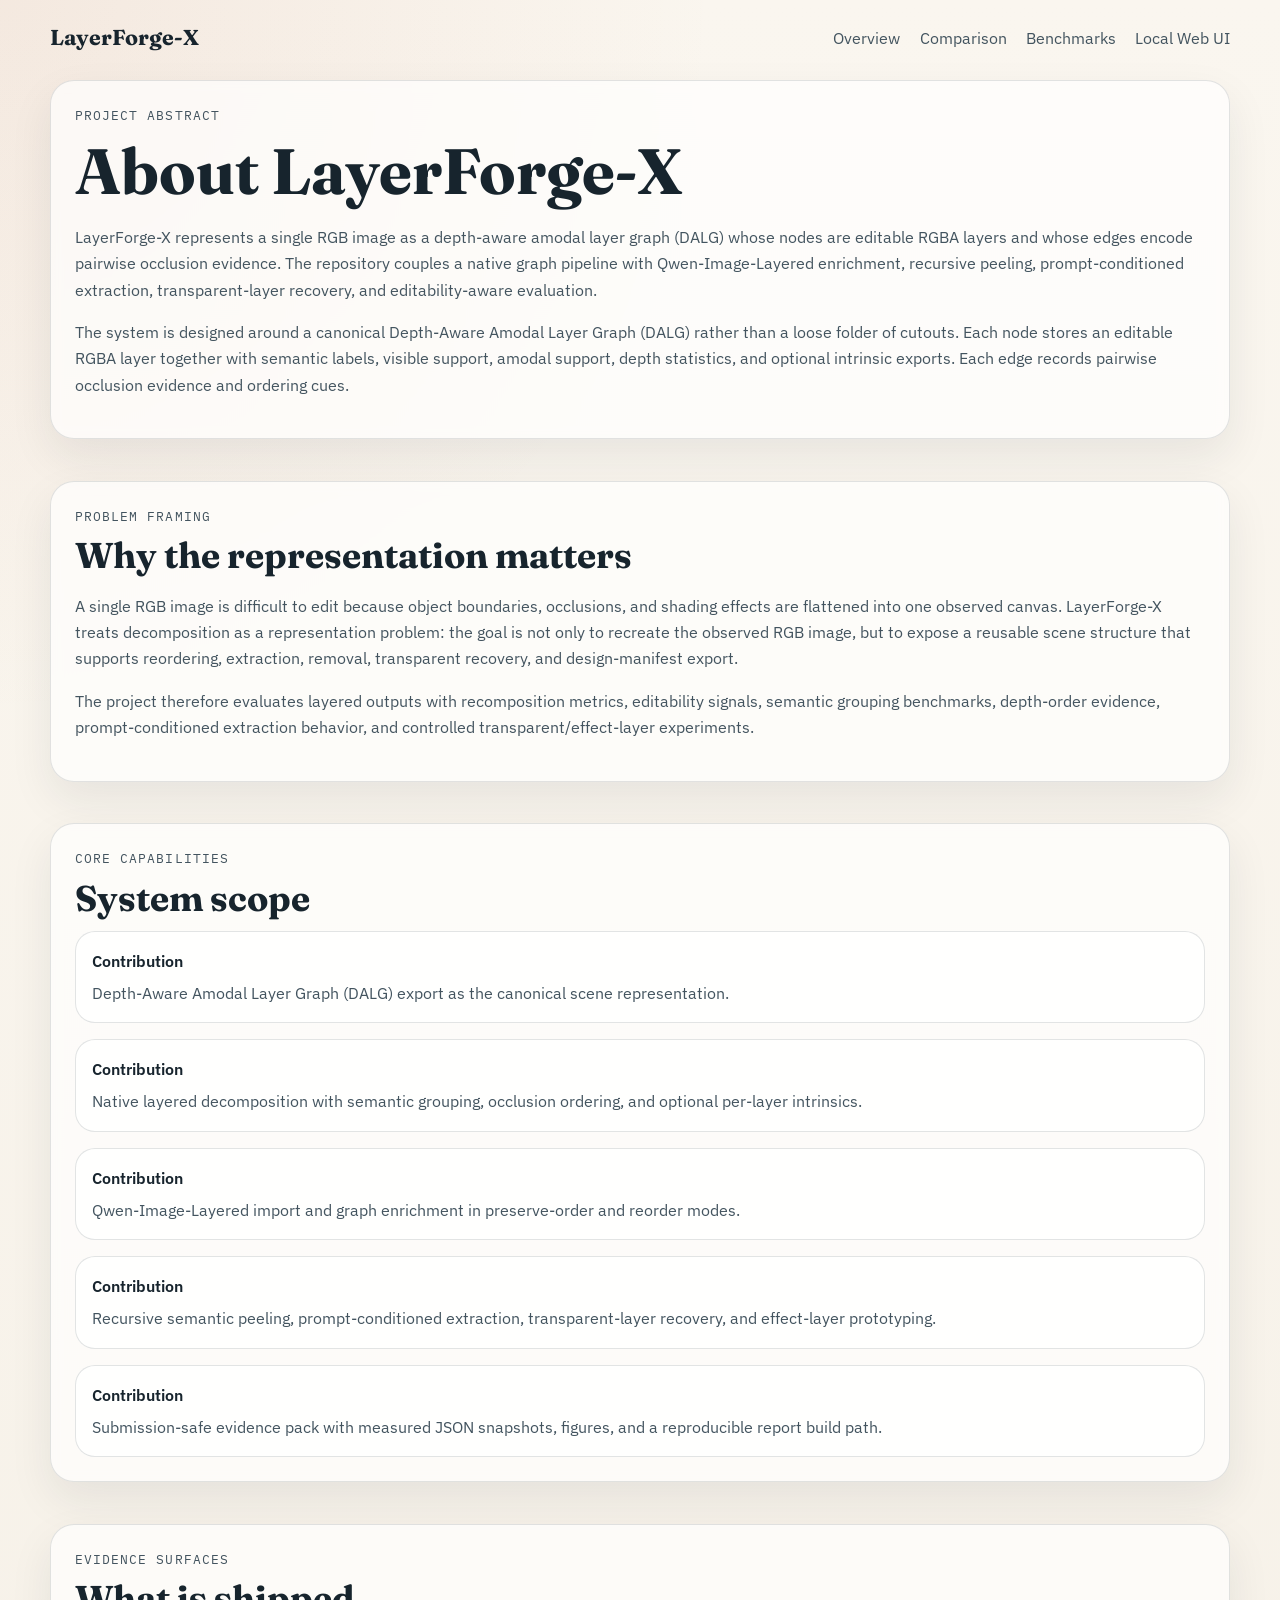
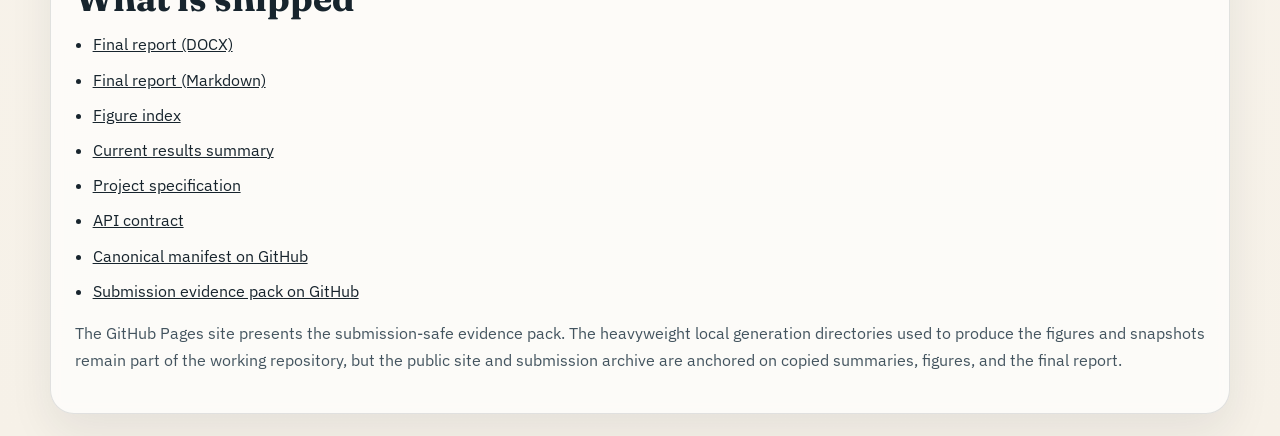
==== docs/about.html @ a0a22b6c "feat: add project site and pages workflow" ====
<!doctype html>
<html lang="en">
  <head>
    <meta charset="utf-8" />
    <meta name="viewport" content="width=device-width, initial-scale=1" />
    <title>About LayerForge-X</title>
    <meta
      name="description"
      content="About LayerForge-X, a depth-aware amodal layer graph system for layered image representations from a single RGB image."
    />
    <link rel="preconnect" href="https://fonts.googleapis.com" />
    <link rel="preconnect" href="https://fonts.gstatic.com" crossorigin />
    <link
      href="https://fonts.googleapis.com/css2?family=Fraunces:opsz,wght@9..144,600;9..144,700&family=IBM+Plex+Mono:wght@400;500&family=IBM+Plex+Sans:wght@400;500;600&display=swap"
      rel="stylesheet"
    />
    <link rel="stylesheet" href="assets/site.css" />
  </head>
  <body data-page="about">
    <header class="site-shell">
      <nav class="site-nav">
        <a class="brandmark" href="./">LayerForge-X</a>
        <div class="site-nav__links">
          <a href="index.html#overview">Overview</a>
          <a href="index.html#comparison">Comparison</a>
          <a href="index.html#benchmarks">Benchmarks</a>
          <a href="webui.html">Local Web UI</a>
        </div>
      </nav>
    </header>

    <main class="site-shell prose-layout">
      <section class="section-block prose-block">
        <p class="eyebrow">Project abstract</p>
        <h1>About LayerForge-X</h1>
        <p id="project-abstract">
          Loading project summary...
        </p>
        <p>
          The system is designed around a canonical Depth-Aware Amodal Layer Graph (DALG) rather than a loose folder of cutouts. Each node stores an editable RGBA layer together with semantic labels, visible support, amodal support, depth statistics, and optional intrinsic exports. Each edge records pairwise occlusion evidence and ordering cues.
        </p>
      </section>

      <section class="section-block prose-block">
        <p class="eyebrow">Problem framing</p>
        <h2>Why the representation matters</h2>
        <p>
          A single RGB image is difficult to edit because object boundaries, occlusions, and shading effects are flattened into one observed canvas. LayerForge-X treats decomposition as a representation problem: the goal is not only to recreate the observed RGB image, but to expose a reusable scene structure that supports reordering, extraction, removal, transparent recovery, and design-manifest export.
        </p>
        <p>
          The project therefore evaluates layered outputs with recomposition metrics, editability signals, semantic grouping benchmarks, depth-order evidence, prompt-conditioned extraction behavior, and controlled transparent/effect-layer experiments.
        </p>
      </section>

      <section class="section-block prose-block">
        <p class="eyebrow">Core capabilities</p>
        <h2>System scope</h2>
        <div class="bullet-grid" id="contributions"></div>
      </section>

      <section class="section-block prose-block">
        <p class="eyebrow">Evidence surfaces</p>
        <h2>What is shipped</h2>
        <ul class="formal-list" id="docs-links-list"></ul>
        <p>
          The GitHub Pages site presents the submission-safe evidence pack. The heavyweight local generation directories used to produce the figures and snapshots remain part of the working repository, but the public site and submission archive are anchored on copied summaries, figures, and the final report.
        </p>
      </section>
    </main>

    <script src="assets/site.js" defer></script>
  </body>
</html>
---- docs/assets/site.css ----
:root {
  --paper: #f6f1e8;
  --paper-strong: #efe7d7;
  --ink: #17242d;
  --ink-soft: #43545f;
  --accent: #ad4d28;
  --accent-soft: #f0d9c6;
  --teal: #0f6c66;
  --teal-soft: #d4ece7;
  --line: rgba(23, 36, 45, 0.12);
  --shadow: 0 18px 44px rgba(23, 36, 45, 0.08);
  --radius: 24px;
}

* {
  box-sizing: border-box;
}

html {
  scroll-behavior: smooth;
}

body {
  margin: 0;
  background:
    radial-gradient(circle at top left, rgba(173, 77, 40, 0.08), transparent 30%),
    linear-gradient(180deg, #faf6ef 0%, var(--paper) 100%);
  color: var(--ink);
  font-family: "IBM Plex Sans", sans-serif;
  line-height: 1.65;
}

a {
  color: inherit;
}

code {
  font-family: "IBM Plex Mono", monospace;
  font-size: 0.92em;
}

.site-shell {
  width: min(1180px, calc(100% - 2rem));
  margin: 0 auto;
}

.site-nav {
  display: flex;
  justify-content: space-between;
  align-items: center;
  gap: 1rem;
  padding: 1.25rem 0 0.5rem;
}

.brandmark {
  font-family: "Fraunces", serif;
  font-size: 1.35rem;
  font-weight: 700;
  text-decoration: none;
}

.site-nav__links {
  display: flex;
  flex-wrap: wrap;
  gap: 0.9rem 1.2rem;
}

.site-nav__links a {
  text-decoration: none;
  color: var(--ink-soft);
}

.hero-panel,
.section-block,
.prose-block {
  background: rgba(255, 255, 255, 0.68);
  border: 1px solid var(--line);
  border-radius: var(--radius);
  box-shadow: var(--shadow);
  backdrop-filter: blur(6px);
}

.hero-panel {
  display: grid;
  grid-template-columns: 1.4fr 0.9fr;
  gap: 1.5rem;
  padding: 2rem;
  margin: 1rem 0 1.6rem;
}

.hero-panel--compact {
  grid-template-columns: 1.5fr 0.8fr;
}

.eyebrow {
  margin: 0 0 0.5rem;
  color: var(--accent);
  font-family: "IBM Plex Mono", monospace;
  font-size: 0.82rem;
  text-transform: uppercase;
  letter-spacing: 0.08em;
}

h1,
h2,
h3 {
  margin: 0 0 0.75rem;
  font-family: "Fraunces", serif;
  line-height: 1.15;
}

h1 {
  font-size: clamp(2.3rem, 5vw, 4.1rem);
}

h2 {
  font-size: clamp(1.6rem, 2.8vw, 2.4rem);
}

.lede,
.section-copy,
.prose-block p,
.site-footer p {
  color: var(--ink-soft);
}

.cta-row {
  display: flex;
  flex-wrap: wrap;
  gap: 0.75rem;
  margin-top: 1.2rem;
}

.button-link,
.button-primary {
  display: inline-flex;
  align-items: center;
  justify-content: center;
  padding: 0.85rem 1.1rem;
  border-radius: 999px;
  text-decoration: none;
  font-weight: 600;
  border: 1px solid transparent;
}

.button-link,
.button-primary {
  background: var(--ink);
  color: #fff;
}

.button-link.button-link--secondary {
  background: transparent;
  color: var(--ink);
  border-color: var(--line);
}

.hero-panel__metrics,
.benchmark-grid,
.doc-link-grid,
.figure-grid,
.audience-grid,
.bullet-grid {
  display: grid;
  gap: 1rem;
}

.hero-panel__metrics,
.benchmark-grid,
.doc-link-grid,
.audience-grid {
  grid-template-columns: repeat(auto-fit, minmax(170px, 1fr));
}

.figure-grid {
  grid-template-columns: repeat(auto-fit, minmax(280px, 1fr));
}

.metric-card,
.benchmark-card,
.doc-card,
.audience-card,
.bullet-card,
.figure-card,
.status-card {
  background: rgba(255, 255, 255, 0.82);
  border: 1px solid var(--line);
  border-radius: 20px;
  padding: 1rem;
}

.metric-card__label,
.benchmark-card__label {
  color: var(--ink-soft);
  font-size: 0.9rem;
}

.metric-card__value,
.benchmark-card__value {
  display: block;
  margin-top: 0.35rem;
  font-family: "Fraunces", serif;
  font-size: 1.8rem;
  font-weight: 700;
}

.section-block,
.prose-block {
  padding: 1.5rem;
  margin-bottom: 1.4rem;
}

.comparison-table-wrap {
  overflow-x: auto;
}

.comparison-table {
  width: 100%;
  border-collapse: collapse;
  min-width: 760px;
}

.comparison-table th,
.comparison-table td {
  padding: 0.9rem 0.8rem;
  text-align: left;
  border-bottom: 1px solid var(--line);
  vertical-align: top;
}

.comparison-table th {
  color: var(--ink-soft);
  font-size: 0.84rem;
  text-transform: uppercase;
  letter-spacing: 0.05em;
}

.prose-layout {
  display: grid;
  gap: 1.2rem;
  margin-top: 1rem;
}

.formal-list {
  margin: 0;
  padding-left: 1.1rem;
}

.formal-list li + li {
  margin-top: 0.55rem;
}

.doc-card a,
.figure-card a {
  color: inherit;
  text-decoration: none;
}

.doc-card__title,
.figure-card__title,
.audience-card__title,
.bullet-card__title {
  font-weight: 600;
}

.doc-card__body,
.figure-card__body,
.audience-card__body,
.bullet-card__body {
  margin-top: 0.35rem;
  color: var(--ink-soft);
}

.figure-card img {
  width: 100%;
  border-radius: 14px;
  border: 1px solid var(--line);
  margin-bottom: 0.9rem;
  background: #fff;
}

.site-footer {
  padding-bottom: 2rem;
}

.webui-form {
  display: grid;
  gap: 1rem;
}

.form-grid {
  display: grid;
  grid-template-columns: repeat(auto-fit, minmax(220px, 1fr));
  gap: 0.9rem;
}

.form-grid label,
.checkbox-row {
  display: grid;
  gap: 0.35rem;
  color: var(--ink-soft);
}

.form-grid input,
.form-grid select {
  width: 100%;
  border: 1px solid var(--line);
  border-radius: 14px;
  padding: 0.85rem 0.95rem;
  background: rgba(255, 255, 255, 0.92);
  color: var(--ink);
  font: inherit;
}

.checkbox-row {
  grid-template-columns: auto 1fr;
  align-items: center;
}

.inline-note {
  color: var(--ink-soft);
}

.status-banner {
  margin-bottom: 1rem;
  border-radius: 18px;
  padding: 0.95rem 1rem;
  background: var(--teal-soft);
  color: var(--teal);
  border: 1px solid rgba(15, 108, 102, 0.18);
}

.status-banner.is-error {
  background: var(--accent-soft);
  color: var(--accent);
  border-color: rgba(173, 77, 40, 0.2);
}

.status-banner.is-pending {
  background: rgba(23, 36, 45, 0.08);
  color: var(--ink);
}

.result-link {
  word-break: break-word;
}

@media (max-width: 900px) {
  .hero-panel,
  .hero-panel--compact {
    grid-template-columns: 1fr;
  }
}

@media (max-width: 640px) {
  .site-shell {
    width: min(100% - 1rem, 1180px);
  }

  .site-nav {
    align-items: flex-start;
    flex-direction: column;
  }
}
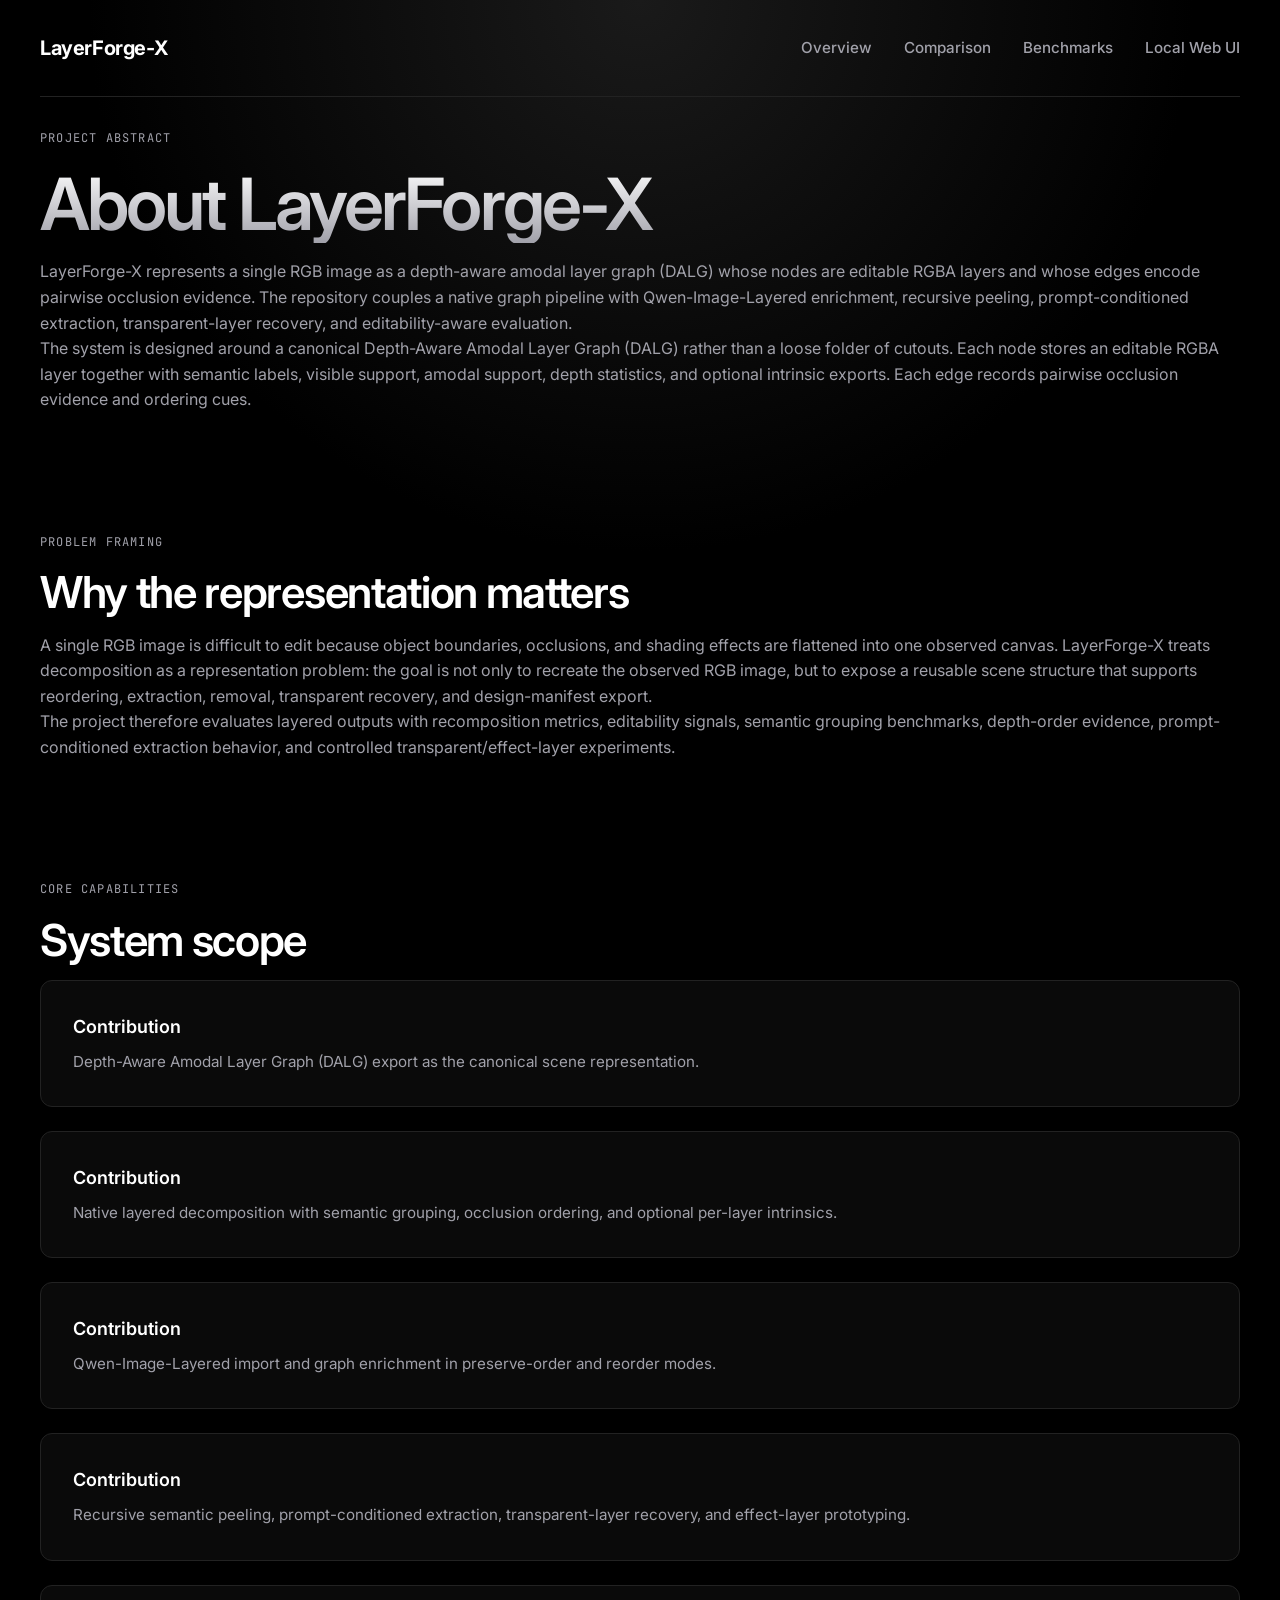
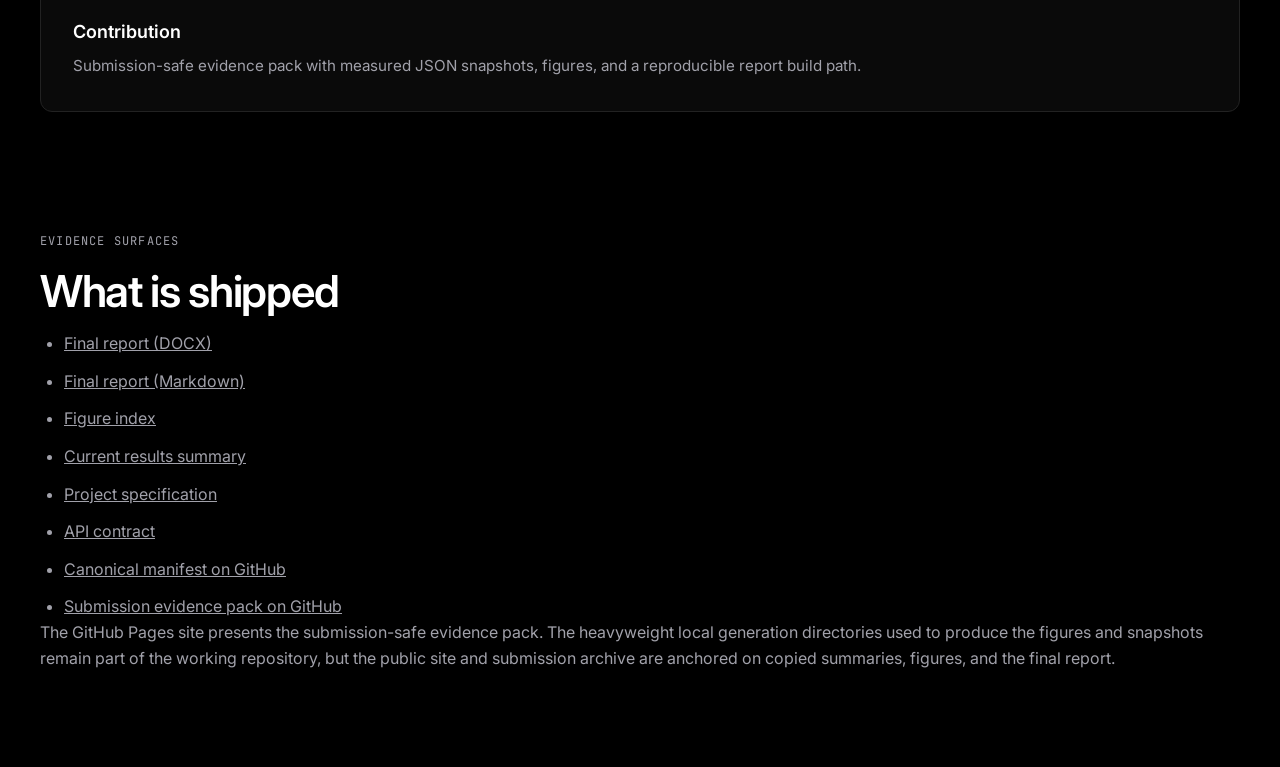
==== commit 28ee185d: "Revamp docs site styling and typography - Modernize docs site with a dark theme, new typography,   a" ====
--- a/docs/about.html
+++ b/docs/about.html
@@ -1,73 +1,90 @@
 <!doctype html>
 <html lang="en">
-  <head>
-    <meta charset="utf-8" />
-    <meta name="viewport" content="width=device-width, initial-scale=1" />
-    <title>About LayerForge-X</title>
-    <meta
-      name="description"
-      content="About LayerForge-X, a depth-aware amodal layer graph system for layered image representations from a single RGB image."
-    />
-    <link rel="preconnect" href="https://fonts.googleapis.com" />
-    <link rel="preconnect" href="https://fonts.gstatic.com" crossorigin />
-    <link
-      href="https://fonts.googleapis.com/css2?family=Fraunces:opsz,wght@9..144,600;9..144,700&family=IBM+Plex+Mono:wght@400;500&family=IBM+Plex+Sans:wght@400;500;600&display=swap"
-      rel="stylesheet"
-    />
-    <link rel="stylesheet" href="assets/site.css" />
-  </head>
-  <body data-page="about">
-    <header class="site-shell">
-      <nav class="site-nav">
-        <a class="brandmark" href="./">LayerForge-X</a>
-        <div class="site-nav__links">
-          <a href="index.html#overview">Overview</a>
-          <a href="index.html#comparison">Comparison</a>
-          <a href="index.html#benchmarks">Benchmarks</a>
-          <a href="webui.html">Local Web UI</a>
-        </div>
-      </nav>
-    </header>
+    <head>
+        <meta charset="utf-8" />
+        <meta name="viewport" content="width=device-width, initial-scale=1" />
+        <title>About LayerForge-X</title>
+        <meta
+            name="description"
+            content="About LayerForge-X, a depth-aware amodal layer graph system for layered image representations from a single RGB image."
+        />
+        <link rel="preconnect" href="https://fonts.googleapis.com" />
+        <link rel="preconnect" href="https://fonts.gstatic.com" crossorigin />
+        <link
+            href="https://fonts.googleapis.com/css2?family=Inter:wght@400;500;600;700&family=JetBrains+Mono:wght@400;500&display=swap"
+            rel="stylesheet"
+        />
+        <link rel="stylesheet" href="assets/site.css" />
+    </head>
+    <body data-page="about">
+        <header class="site-shell">
+            <nav class="site-nav">
+                <a class="brandmark" href="./">LayerForge-X</a>
+                <div class="site-nav__links">
+                    <a href="index.html#overview">Overview</a>
+                    <a href="index.html#comparison">Comparison</a>
+                    <a href="index.html#benchmarks">Benchmarks</a>
+                    <a href="webui.html">Local Web UI</a>
+                </div>
+            </nav>
+        </header>
 
-    <main class="site-shell prose-layout">
-      <section class="section-block prose-block">
-        <p class="eyebrow">Project abstract</p>
-        <h1>About LayerForge-X</h1>
-        <p id="project-abstract">
-          Loading project summary...
-        </p>
-        <p>
-          The system is designed around a canonical Depth-Aware Amodal Layer Graph (DALG) rather than a loose folder of cutouts. Each node stores an editable RGBA layer together with semantic labels, visible support, amodal support, depth statistics, and optional intrinsic exports. Each edge records pairwise occlusion evidence and ordering cues.
-        </p>
-      </section>
+        <main class="site-shell prose-layout">
+            <section class="section-block prose-block">
+                <p class="eyebrow">Project abstract</p>
+                <h1>About LayerForge-X</h1>
+                <p id="project-abstract">Loading project summary...</p>
+                <p>
+                    The system is designed around a canonical Depth-Aware Amodal
+                    Layer Graph (DALG) rather than a loose folder of cutouts.
+                    Each node stores an editable RGBA layer together with
+                    semantic labels, visible support, amodal support, depth
+                    statistics, and optional intrinsic exports. Each edge
+                    records pairwise occlusion evidence and ordering cues.
+                </p>
+            </section>
 
-      <section class="section-block prose-block">
-        <p class="eyebrow">Problem framing</p>
-        <h2>Why the representation matters</h2>
-        <p>
-          A single RGB image is difficult to edit because object boundaries, occlusions, and shading effects are flattened into one observed canvas. LayerForge-X treats decomposition as a representation problem: the goal is not only to recreate the observed RGB image, but to expose a reusable scene structure that supports reordering, extraction, removal, transparent recovery, and design-manifest export.
-        </p>
-        <p>
-          The project therefore evaluates layered outputs with recomposition metrics, editability signals, semantic grouping benchmarks, depth-order evidence, prompt-conditioned extraction behavior, and controlled transparent/effect-layer experiments.
-        </p>
-      </section>
+            <section class="section-block prose-block">
+                <p class="eyebrow">Problem framing</p>
+                <h2>Why the representation matters</h2>
+                <p>
+                    A single RGB image is difficult to edit because object
+                    boundaries, occlusions, and shading effects are flattened
+                    into one observed canvas. LayerForge-X treats decomposition
+                    as a representation problem: the goal is not only to
+                    recreate the observed RGB image, but to expose a reusable
+                    scene structure that supports reordering, extraction,
+                    removal, transparent recovery, and design-manifest export.
+                </p>
+                <p>
+                    The project therefore evaluates layered outputs with
+                    recomposition metrics, editability signals, semantic
+                    grouping benchmarks, depth-order evidence,
+                    prompt-conditioned extraction behavior, and controlled
+                    transparent/effect-layer experiments.
+                </p>
+            </section>
 
-      <section class="section-block prose-block">
-        <p class="eyebrow">Core capabilities</p>
-        <h2>System scope</h2>
-        <div class="bullet-grid" id="contributions"></div>
-      </section>
+            <section class="section-block prose-block">
+                <p class="eyebrow">Core capabilities</p>
+                <h2>System scope</h2>
+                <div class="bullet-grid" id="contributions"></div>
+            </section>
 
-      <section class="section-block prose-block">
-        <p class="eyebrow">Evidence surfaces</p>
-        <h2>What is shipped</h2>
-        <ul class="formal-list" id="docs-links-list"></ul>
-        <p>
-          The GitHub Pages site presents the submission-safe evidence pack. The heavyweight local generation directories used to produce the figures and snapshots remain part of the working repository, but the public site and submission archive are anchored on copied summaries, figures, and the final report.
-        </p>
-      </section>
-    </main>
+            <section class="section-block prose-block">
+                <p class="eyebrow">Evidence surfaces</p>
+                <h2>What is shipped</h2>
+                <ul class="formal-list" id="docs-links-list"></ul>
+                <p>
+                    The GitHub Pages site presents the submission-safe evidence
+                    pack. The heavyweight local generation directories used to
+                    produce the figures and snapshots remain part of the working
+                    repository, but the public site and submission archive are
+                    anchored on copied summaries, figures, and the final report.
+                </p>
+            </section>
+        </main>
 
-    <script src="assets/site.js" defer></script>
-  </body>
+        <script src="assets/site.js" defer></script>
+    </body>
 </html>
--- a/docs/assets/site.css
+++ b/docs/assets/site.css
@@ -1,179 +1,266 @@
+@import url("https://fonts.googleapis.com/css2?family=Inter:wght@400;500;600;700&family=JetBrains+Mono:wght@400;500&display=swap");
+
 :root {
-  --paper: #f6f1e8;
-  --paper-strong: #efe7d7;
-  --ink: #17242d;
-  --ink-soft: #43545f;
-  --accent: #ad4d28;
-  --accent-soft: #f0d9c6;
-  --teal: #0f6c66;
-  --teal-soft: #d4ece7;
-  --line: rgba(23, 36, 45, 0.12);
-  --shadow: 0 18px 44px rgba(23, 36, 45, 0.08);
-  --radius: 24px;
+    --bg-base: #000000;
+    --bg-surface: #0a0a0a;
+    --bg-surface-hover: #111111;
+    --border-color: #222222;
+    --border-hover: #333333;
+
+    --text-primary: #ffffff;
+    --text-secondary: #a1a1aa; /* Zinc 400 */
+    --text-muted: #71717a; /* Zinc 500 */
+
+    --accent: #e4e4e7; /* Light grey/white accent */
+    --accent-glow: rgba(255, 255, 255, 0.1);
+    --accent-blue: #3b82f6;
+    --accent-blue-soft: rgba(59, 130, 246, 0.15);
+
+    --error: #ef4444;
+    --error-soft: rgba(239, 68, 68, 0.15);
+    --success: #10b981;
+    --success-soft: rgba(16, 185, 129, 0.15);
+
+    --radius-sm: 8px;
+    --radius-md: 12px;
+    --radius-lg: 20px;
+    --radius-xl: 32px;
+
+    --shadow-sm: 0 4px 12px rgba(0, 0, 0, 0.5);
+    --shadow-hover: 0 12px 32px rgba(255, 255, 255, 0.04);
 }
 
 * {
-  box-sizing: border-box;
+    box-sizing: border-box;
+    margin: 0;
+    padding: 0;
 }
 
 html {
-  scroll-behavior: smooth;
+    scroll-behavior: smooth;
+    font-family:
+        "Inter",
+        -apple-system,
+        BlinkMacSystemFont,
+        "Segoe UI",
+        Roboto,
+        Helvetica,
+        Arial,
+        sans-serif;
+    background-color: var(--bg-base);
+    color: var(--text-primary);
+    line-height: 1.6;
+    -webkit-font-smoothing: antialiased;
+    -moz-osx-font-smoothing: grayscale;
 }
 
 body {
-  margin: 0;
-  background:
-    radial-gradient(circle at top left, rgba(173, 77, 40, 0.08), transparent 30%),
-    linear-gradient(180deg, #faf6ef 0%, var(--paper) 100%);
-  color: var(--ink);
-  font-family: "IBM Plex Sans", sans-serif;
-  line-height: 1.65;
+    background: radial-gradient(
+        circle at 50% 0%,
+        #1a1a1a 0%,
+        var(--bg-base) 50%,
+        var(--bg-base) 100%
+    );
+    background-attachment: fixed;
+    min-height: 100vh;
 }
 
 a {
-  color: inherit;
+    color: inherit;
+    transition: color 0.2s ease;
 }
 
 code {
-  font-family: "IBM Plex Mono", monospace;
-  font-size: 0.92em;
+    font-family: "JetBrains Mono", monospace;
+    font-size: 0.85em;
+    background: var(--bg-surface);
+    padding: 0.15em 0.35em;
+    border-radius: 4px;
+    border: 1px solid var(--border-color);
 }
 
 .site-shell {
-  width: min(1180px, calc(100% - 2rem));
-  margin: 0 auto;
-}
-
+    width: min(1200px, calc(100% - 3rem));
+    margin: 0 auto;
+}
+
+/* Header & Nav */
 .site-nav {
-  display: flex;
-  justify-content: space-between;
-  align-items: center;
-  gap: 1rem;
-  padding: 1.25rem 0 0.5rem;
+    display: flex;
+    justify-content: space-between;
+    align-items: center;
+    padding: 2rem 0;
+    margin-bottom: 2rem;
+    border-bottom: 1px solid var(--border-color);
 }
 
 .brandmark {
-  font-family: "Fraunces", serif;
-  font-size: 1.35rem;
-  font-weight: 700;
-  text-decoration: none;
+    font-weight: 700;
+    font-size: 1.25rem;
+    text-decoration: none;
+    letter-spacing: -0.02em;
+    color: var(--text-primary);
 }
 
 .site-nav__links {
-  display: flex;
-  flex-wrap: wrap;
-  gap: 0.9rem 1.2rem;
+    display: flex;
+    gap: 2rem;
 }
 
 .site-nav__links a {
-  text-decoration: none;
-  color: var(--ink-soft);
-}
-
-.hero-panel,
-.section-block,
-.prose-block {
-  background: rgba(255, 255, 255, 0.68);
-  border: 1px solid var(--line);
-  border-radius: var(--radius);
-  box-shadow: var(--shadow);
-  backdrop-filter: blur(6px);
-}
-
-.hero-panel {
-  display: grid;
-  grid-template-columns: 1.4fr 0.9fr;
-  gap: 1.5rem;
-  padding: 2rem;
-  margin: 1rem 0 1.6rem;
-}
-
-.hero-panel--compact {
-  grid-template-columns: 1.5fr 0.8fr;
-}
-
+    text-decoration: none;
+    color: var(--text-secondary);
+    font-size: 0.95rem;
+    font-weight: 500;
+}
+
+.site-nav__links a:hover {
+    color: var(--text-primary);
+}
+
+/* Typography */
 .eyebrow {
-  margin: 0 0 0.5rem;
-  color: var(--accent);
-  font-family: "IBM Plex Mono", monospace;
-  font-size: 0.82rem;
-  text-transform: uppercase;
-  letter-spacing: 0.08em;
+    color: var(--text-muted);
+    font-family: "JetBrains Mono", monospace;
+    font-size: 0.75rem;
+    text-transform: uppercase;
+    letter-spacing: 0.1em;
+    margin-bottom: 1rem;
+    display: block;
 }
 
 h1,
 h2,
 h3 {
-  margin: 0 0 0.75rem;
-  font-family: "Fraunces", serif;
-  line-height: 1.15;
+    font-weight: 600;
+    line-height: 1.1;
+    letter-spacing: -0.03em;
+    color: var(--text-primary);
+    margin-bottom: 1rem;
 }
 
 h1 {
-  font-size: clamp(2.3rem, 5vw, 4.1rem);
+    font-size: clamp(3rem, 6vw, 4.5rem);
+    letter-spacing: -0.04em;
+    background: linear-gradient(180deg, #ffffff 0%, #a1a1aa 100%);
+    -webkit-background-clip: text;
+    -webkit-text-fill-color: transparent;
 }
 
 h2 {
-  font-size: clamp(1.6rem, 2.8vw, 2.4rem);
-}
-
-.lede,
+    font-size: clamp(2rem, 4vw, 2.75rem);
+}
+
+h3 {
+    font-size: 1.5rem;
+}
+
+.lede {
+    font-size: clamp(1.125rem, 2vw, 1.35rem);
+    color: var(--text-secondary);
+    max-width: 800px;
+    line-height: 1.5;
+    margin-bottom: 2rem;
+}
+
 .section-copy,
 .prose-block p,
 .site-footer p {
-  color: var(--ink-soft);
-}
-
+    color: var(--text-secondary);
+}
+
+/* Buttons */
 .cta-row {
-  display: flex;
-  flex-wrap: wrap;
-  gap: 0.75rem;
-  margin-top: 1.2rem;
+    display: flex;
+    flex-wrap: wrap;
+    gap: 1rem;
+    margin-top: 2rem;
 }
 
 .button-link,
 .button-primary {
-  display: inline-flex;
-  align-items: center;
-  justify-content: center;
-  padding: 0.85rem 1.1rem;
-  border-radius: 999px;
-  text-decoration: none;
-  font-weight: 600;
-  border: 1px solid transparent;
-}
-
-.button-link,
-.button-primary {
-  background: var(--ink);
-  color: #fff;
+    display: inline-flex;
+    align-items: center;
+    justify-content: center;
+    padding: 0.75rem 1.5rem;
+    border-radius: var(--radius-sm);
+    text-decoration: none;
+    font-weight: 500;
+    font-size: 0.95rem;
+    transition: all 0.2s ease;
+    cursor: pointer;
+    border: 1px solid transparent;
+}
+
+.button-primary,
+.button-link:not(.button-link--secondary) {
+    background: var(--text-primary);
+    color: var(--bg-base);
+}
+
+.button-primary:hover,
+.button-link:not(.button-link--secondary):hover {
+    background: #e4e4e7;
+    transform: translateY(-1px);
 }
 
 .button-link.button-link--secondary {
-  background: transparent;
-  color: var(--ink);
-  border-color: var(--line);
-}
-
+    background: transparent;
+    color: var(--text-primary);
+    border: 1px solid var(--border-color);
+}
+
+.button-link.button-link--secondary:hover {
+    background: var(--bg-surface);
+    border-color: var(--border-hover);
+}
+
+/* Layout Blocks */
+.hero-panel {
+    display: grid;
+    grid-template-columns: 1fr 1fr;
+    gap: 4rem;
+    align-items: center;
+    padding: 4rem 0;
+    margin-bottom: 4rem;
+}
+
+.hero-panel--compact {
+    grid-template-columns: 1.2fr 0.8fr;
+    gap: 2rem;
+}
+
+.section-block,
+.prose-block {
+    margin-bottom: 6rem;
+}
+
+.section-head {
+    margin-bottom: 3rem;
+    max-width: 800px;
+}
+
+/* Cards & Grids */
 .hero-panel__metrics,
 .benchmark-grid,
 .doc-link-grid,
-.figure-grid,
 .audience-grid,
 .bullet-grid {
-  display: grid;
-  gap: 1rem;
+    display: grid;
+    gap: 1.5rem;
 }
 
 .hero-panel__metrics,
 .benchmark-grid,
 .doc-link-grid,
 .audience-grid {
-  grid-template-columns: repeat(auto-fit, minmax(170px, 1fr));
+    grid-template-columns: repeat(auto-fit, minmax(240px, 1fr));
 }
 
 .figure-grid {
-  grid-template-columns: repeat(auto-fit, minmax(280px, 1fr));
+    display: grid;
+    grid-template-columns: repeat(auto-fit, minmax(320px, 1fr));
+    gap: 2rem;
 }
 
 .metric-card,
@@ -183,182 +270,322 @@
 .bullet-card,
 .figure-card,
 .status-card {
-  background: rgba(255, 255, 255, 0.82);
-  border: 1px solid var(--line);
-  border-radius: 20px;
-  padding: 1rem;
+    background: var(--bg-surface);
+    border: 1px solid var(--border-color);
+    border-radius: var(--radius-md);
+    padding: 2rem;
+    transition: all 0.3s ease;
+    display: flex;
+    flex-direction: column;
+}
+
+.metric-card:hover,
+.benchmark-card:hover,
+.doc-card:hover,
+.audience-card:hover,
+.bullet-card:hover,
+.figure-card:hover {
+    background: var(--bg-surface-hover);
+    border-color: var(--border-hover);
+    transform: translateY(-2px);
+    box-shadow: var(--shadow-hover);
 }
 
 .metric-card__label,
 .benchmark-card__label {
-  color: var(--ink-soft);
-  font-size: 0.9rem;
+    color: var(--text-secondary);
+    font-size: 0.85rem;
+    text-transform: uppercase;
+    letter-spacing: 0.05em;
+    margin-bottom: 0.5rem;
 }
 
 .metric-card__value,
 .benchmark-card__value {
-  display: block;
-  margin-top: 0.35rem;
-  font-family: "Fraunces", serif;
-  font-size: 1.8rem;
-  font-weight: 700;
-}
-
-.section-block,
-.prose-block {
-  padding: 1.5rem;
-  margin-bottom: 1.4rem;
-}
-
-.comparison-table-wrap {
-  overflow-x: auto;
-}
-
-.comparison-table {
-  width: 100%;
-  border-collapse: collapse;
-  min-width: 760px;
-}
-
-.comparison-table th,
-.comparison-table td {
-  padding: 0.9rem 0.8rem;
-  text-align: left;
-  border-bottom: 1px solid var(--line);
-  vertical-align: top;
-}
-
-.comparison-table th {
-  color: var(--ink-soft);
-  font-size: 0.84rem;
-  text-transform: uppercase;
-  letter-spacing: 0.05em;
-}
-
-.prose-layout {
-  display: grid;
-  gap: 1.2rem;
-  margin-top: 1rem;
-}
-
-.formal-list {
-  margin: 0;
-  padding-left: 1.1rem;
-}
-
-.formal-list li + li {
-  margin-top: 0.55rem;
+    font-size: 2rem;
+    font-weight: 600;
+    color: var(--text-primary);
+    letter-spacing: -0.02em;
+    margin-bottom: 1rem;
 }
 
 .doc-card a,
 .figure-card a {
-  color: inherit;
-  text-decoration: none;
+    text-decoration: none;
+    display: flex;
+    flex-direction: column;
+    height: 100%;
 }
 
 .doc-card__title,
 .figure-card__title,
 .audience-card__title,
 .bullet-card__title {
-  font-weight: 600;
+    font-size: 1.125rem;
+    font-weight: 600;
+    color: var(--text-primary);
+    margin-bottom: 0.5rem;
 }
 
 .doc-card__body,
 .figure-card__body,
 .audience-card__body,
 .bullet-card__body {
-  margin-top: 0.35rem;
-  color: var(--ink-soft);
+    color: var(--text-secondary);
+    font-size: 0.95rem;
+    flex-grow: 1;
+}
+
+.figure-card {
+    padding: 1rem;
 }
 
 .figure-card img {
-  width: 100%;
-  border-radius: 14px;
-  border: 1px solid var(--line);
-  margin-bottom: 0.9rem;
-  background: #fff;
-}
-
+    width: 100%;
+    aspect-ratio: 16/10;
+    object-fit: contain;
+    border-radius: var(--radius-sm);
+    background: #000;
+    margin-bottom: 1.5rem;
+    border: 1px solid var(--border-color);
+}
+
+/* Tables */
+.comparison-table-wrap {
+    overflow-x: auto;
+    border: 1px solid var(--border-color);
+    border-radius: var(--radius-md);
+    background: var(--bg-surface);
+}
+
+.comparison-table {
+    width: 100%;
+    border-collapse: collapse;
+    min-width: 800px;
+}
+
+.comparison-table th,
+.comparison-table td {
+    padding: 1.25rem 1.5rem;
+    text-align: left;
+    border-bottom: 1px solid var(--border-color);
+}
+
+.comparison-table th {
+    color: var(--text-muted);
+    font-size: 0.75rem;
+    text-transform: uppercase;
+    letter-spacing: 0.1em;
+    font-weight: 600;
+    background: rgba(255, 255, 255, 0.02);
+}
+
+.comparison-table td {
+    color: var(--text-secondary);
+    font-size: 0.95rem;
+}
+
+.comparison-table td strong {
+    color: var(--text-primary);
+    font-weight: 500;
+}
+
+.comparison-table tr:last-child td {
+    border-bottom: none;
+}
+
+.comparison-table tr:hover td {
+    background: rgba(255, 255, 255, 0.02);
+}
+
+/* Forms */
+.webui-form {
+    background: var(--bg-surface);
+    border: 1px solid var(--border-color);
+    border-radius: var(--radius-lg);
+    padding: 2.5rem;
+}
+
+.form-grid {
+    display: grid;
+    grid-template-columns: repeat(auto-fit, minmax(280px, 1fr));
+    gap: 2rem;
+    margin-bottom: 2rem;
+}
+
+.form-grid label {
+    display: flex;
+    flex-direction: column;
+    gap: 0.75rem;
+}
+
+.form-grid label span {
+    font-size: 0.85rem;
+    font-weight: 500;
+    color: var(--text-primary);
+}
+
+.form-grid input[type="text"],
+.form-grid input[type="number"],
+.form-grid select {
+    width: 100%;
+    background: var(--bg-base);
+    border: 1px solid var(--border-color);
+    color: var(--text-primary);
+    border-radius: var(--radius-sm);
+    padding: 0.85rem 1rem;
+    font-size: 0.95rem;
+    transition: all 0.2s ease;
+    outline: none;
+    font-family: inherit;
+}
+
+.form-grid input:focus,
+.form-grid select:focus {
+    border-color: var(--text-muted);
+    box-shadow: 0 0 0 1px var(--text-muted);
+}
+
+.form-grid input[type="file"] {
+    width: 100%;
+    padding: 0.65rem;
+    background: var(--bg-base);
+    border: 1px dashed var(--border-color);
+    border-radius: var(--radius-sm);
+    color: var(--text-secondary);
+    font-size: 0.9rem;
+    font-family: inherit;
+}
+
+.checkbox-row {
+    display: flex;
+    align-items: center;
+    gap: 0.75rem;
+    color: var(--text-secondary);
+    font-size: 0.95rem;
+    margin-bottom: 2rem;
+    cursor: pointer;
+}
+
+.checkbox-row input[type="checkbox"] {
+    width: 1.1rem;
+    height: 1.1rem;
+    accent-color: var(--text-primary);
+    cursor: pointer;
+}
+
+.inline-note {
+    color: var(--text-muted);
+    font-size: 0.85rem;
+    align-self: center;
+}
+
+.status-banner {
+    padding: 1.25rem 1.5rem;
+    border-radius: var(--radius-sm);
+    font-size: 0.95rem;
+    margin-bottom: 2rem;
+    border: 1px solid;
+}
+
+.status-banner.is-pending {
+    background: var(--bg-surface);
+    border-color: var(--border-color);
+    color: var(--text-secondary);
+}
+
+.status-banner.is-error {
+    background: var(--error-soft);
+    border-color: rgba(239, 68, 68, 0.3);
+    color: #fca5a5;
+}
+
+.status-banner.is-success {
+    background: var(--success-soft);
+    border-color: rgba(16, 185, 129, 0.3);
+    color: #6ee7b7;
+}
+
+/* Footer */
 .site-footer {
-  padding-bottom: 2rem;
-}
-
-.webui-form {
-  display: grid;
-  gap: 1rem;
-}
-
-.form-grid {
-  display: grid;
-  grid-template-columns: repeat(auto-fit, minmax(220px, 1fr));
-  gap: 0.9rem;
-}
-
-.form-grid label,
-.checkbox-row {
-  display: grid;
-  gap: 0.35rem;
-  color: var(--ink-soft);
-}
-
-.form-grid input,
-.form-grid select {
-  width: 100%;
-  border: 1px solid var(--line);
-  border-radius: 14px;
-  padding: 0.85rem 0.95rem;
-  background: rgba(255, 255, 255, 0.92);
-  color: var(--ink);
-  font: inherit;
-}
-
-.checkbox-row {
-  grid-template-columns: auto 1fr;
-  align-items: center;
-}
-
-.inline-note {
-  color: var(--ink-soft);
-}
-
-.status-banner {
-  margin-bottom: 1rem;
-  border-radius: 18px;
-  padding: 0.95rem 1rem;
-  background: var(--teal-soft);
-  color: var(--teal);
-  border: 1px solid rgba(15, 108, 102, 0.18);
-}
-
-.status-banner.is-error {
-  background: var(--accent-soft);
-  color: var(--accent);
-  border-color: rgba(173, 77, 40, 0.2);
-}
-
-.status-banner.is-pending {
-  background: rgba(23, 36, 45, 0.08);
-  color: var(--ink);
+    border-top: 1px solid var(--border-color);
+    padding: 3rem 0;
+    margin-top: 4rem;
+    text-align: center;
+}
+
+/* Specific Utilities */
+.prose-layout {
+    display: grid;
+    gap: 1.5rem;
+    margin-top: 1.5rem;
+}
+
+.formal-list {
+    margin: 0;
+    padding-left: 1.5rem;
+    color: var(--text-secondary);
+}
+
+.formal-list li + li {
+    margin-top: 0.75rem;
 }
 
 .result-link {
-  word-break: break-word;
-}
-
+    word-break: break-word;
+    color: var(--accent-blue);
+    text-decoration: underline;
+}
+
+/* Custom Scrollbar */
+::-webkit-scrollbar {
+    width: 8px;
+    height: 8px;
+}
+
+::-webkit-scrollbar-track {
+    background: var(--bg-base);
+}
+
+::-webkit-scrollbar-thumb {
+    background: var(--border-hover);
+    border-radius: 4px;
+}
+
+::-webkit-scrollbar-thumb:hover {
+    background: var(--text-muted);
+}
+
+/* Responsive */
 @media (max-width: 900px) {
-  .hero-panel,
-  .hero-panel--compact {
-    grid-template-columns: 1fr;
-  }
+    .hero-panel {
+        grid-template-columns: 1fr;
+        gap: 3rem;
+        padding: 2rem 0;
+    }
+
+    h1 {
+        font-size: 2.5rem;
+    }
 }
 
 @media (max-width: 640px) {
-  .site-shell {
-    width: min(100% - 1rem, 1180px);
-  }
-
-  .site-nav {
-    align-items: flex-start;
-    flex-direction: column;
-  }
-}
+    .site-nav {
+        flex-direction: column;
+        align-items: flex-start;
+        gap: 1.5rem;
+    }
+
+    .site-nav__links {
+        flex-direction: wrap;
+        gap: 1rem;
+    }
+
+    .form-grid {
+        grid-template-columns: 1fr;
+    }
+
+    .webui-form {
+        padding: 1.5rem;
+    }
+}
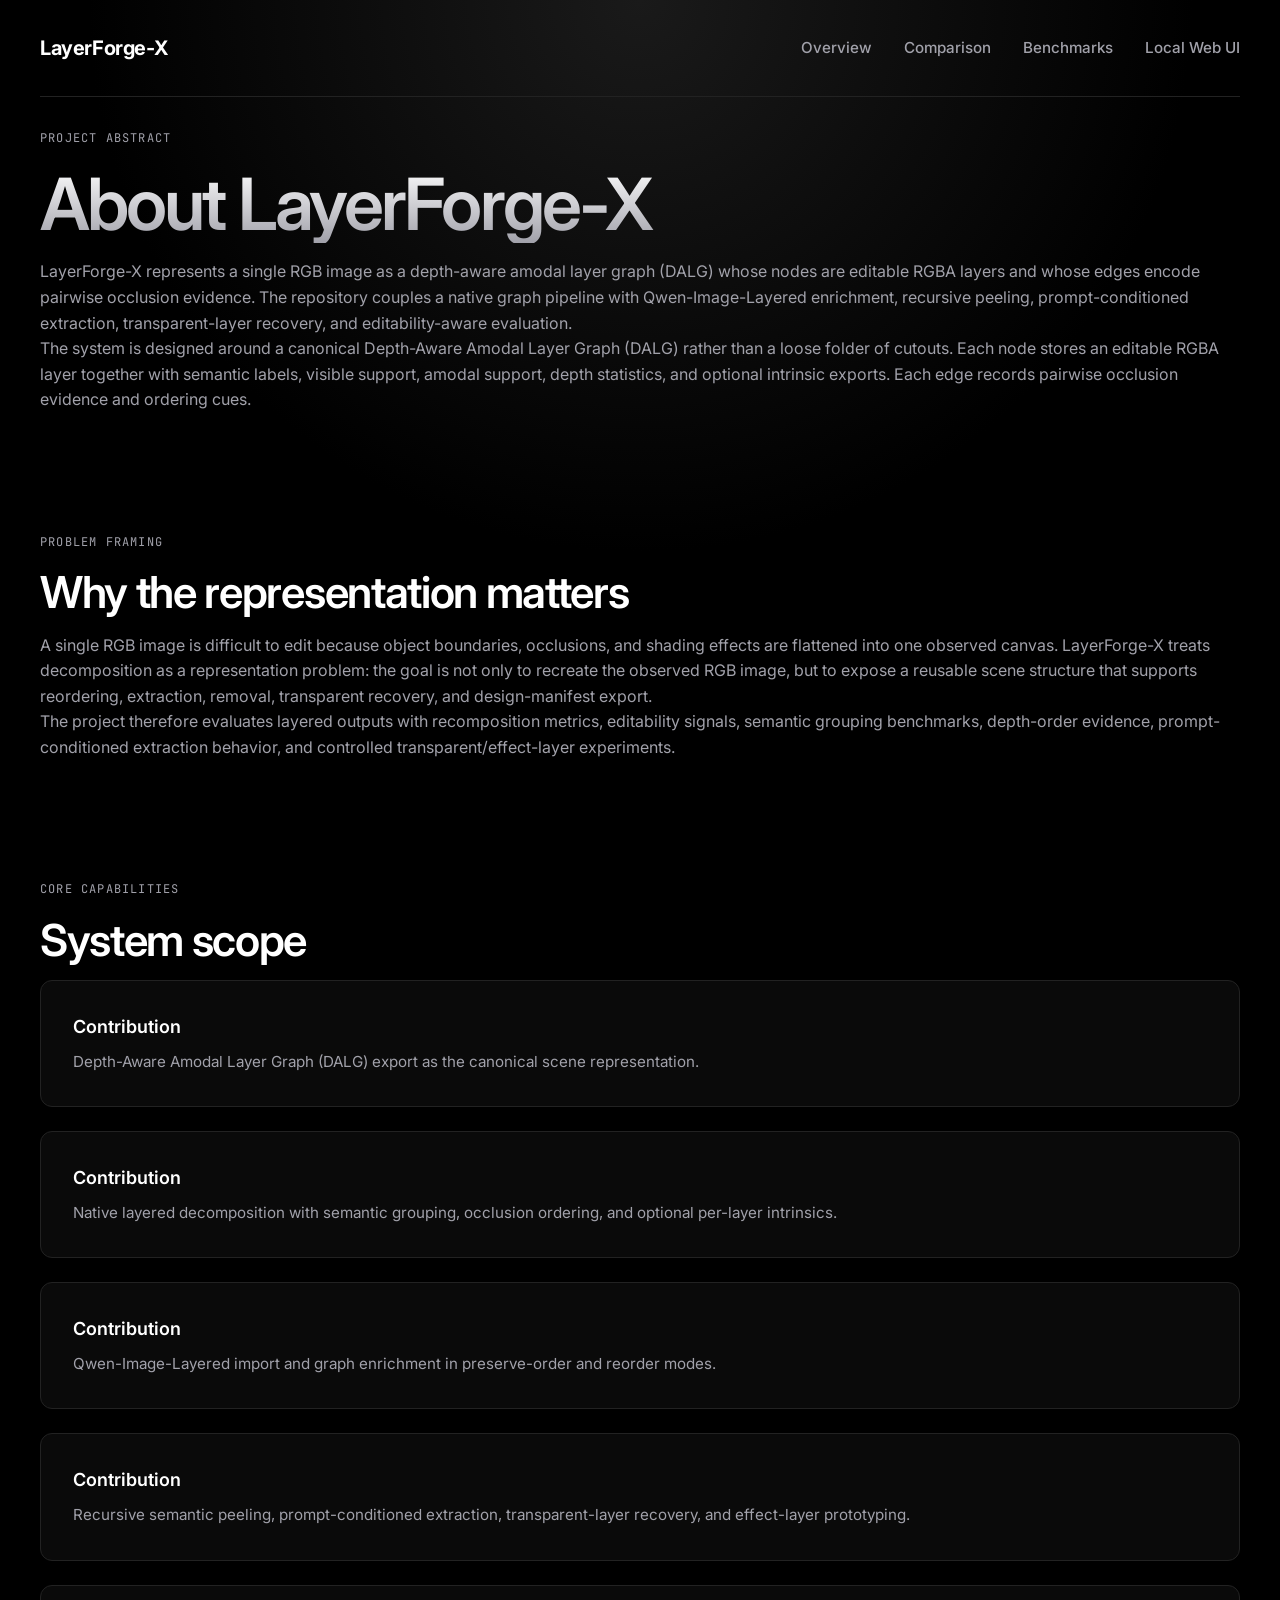
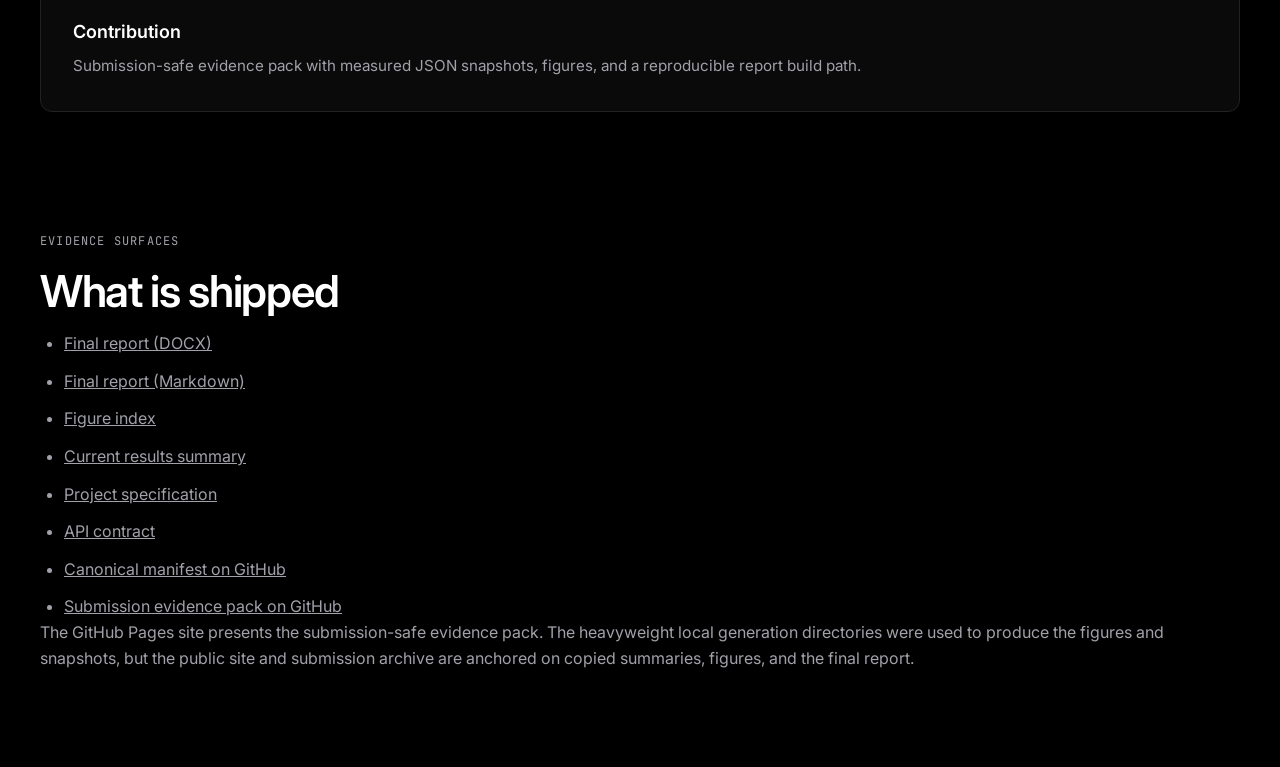
==== commit b105cddb: "docs: clean public repo surface" ====
--- a/docs/about.html
+++ b/docs/about.html
@@ -77,10 +77,10 @@
                 <ul class="formal-list" id="docs-links-list"></ul>
                 <p>
                     The GitHub Pages site presents the submission-safe evidence
-                    pack. The heavyweight local generation directories used to
-                    produce the figures and snapshots remain part of the working
-                    repository, but the public site and submission archive are
-                    anchored on copied summaries, figures, and the final report.
+                    pack. The heavyweight local generation directories were used
+                    to produce the figures and snapshots, but the public site
+                    and submission archive are anchored on copied summaries,
+                    figures, and the final report.
                 </p>
             </section>
         </main>
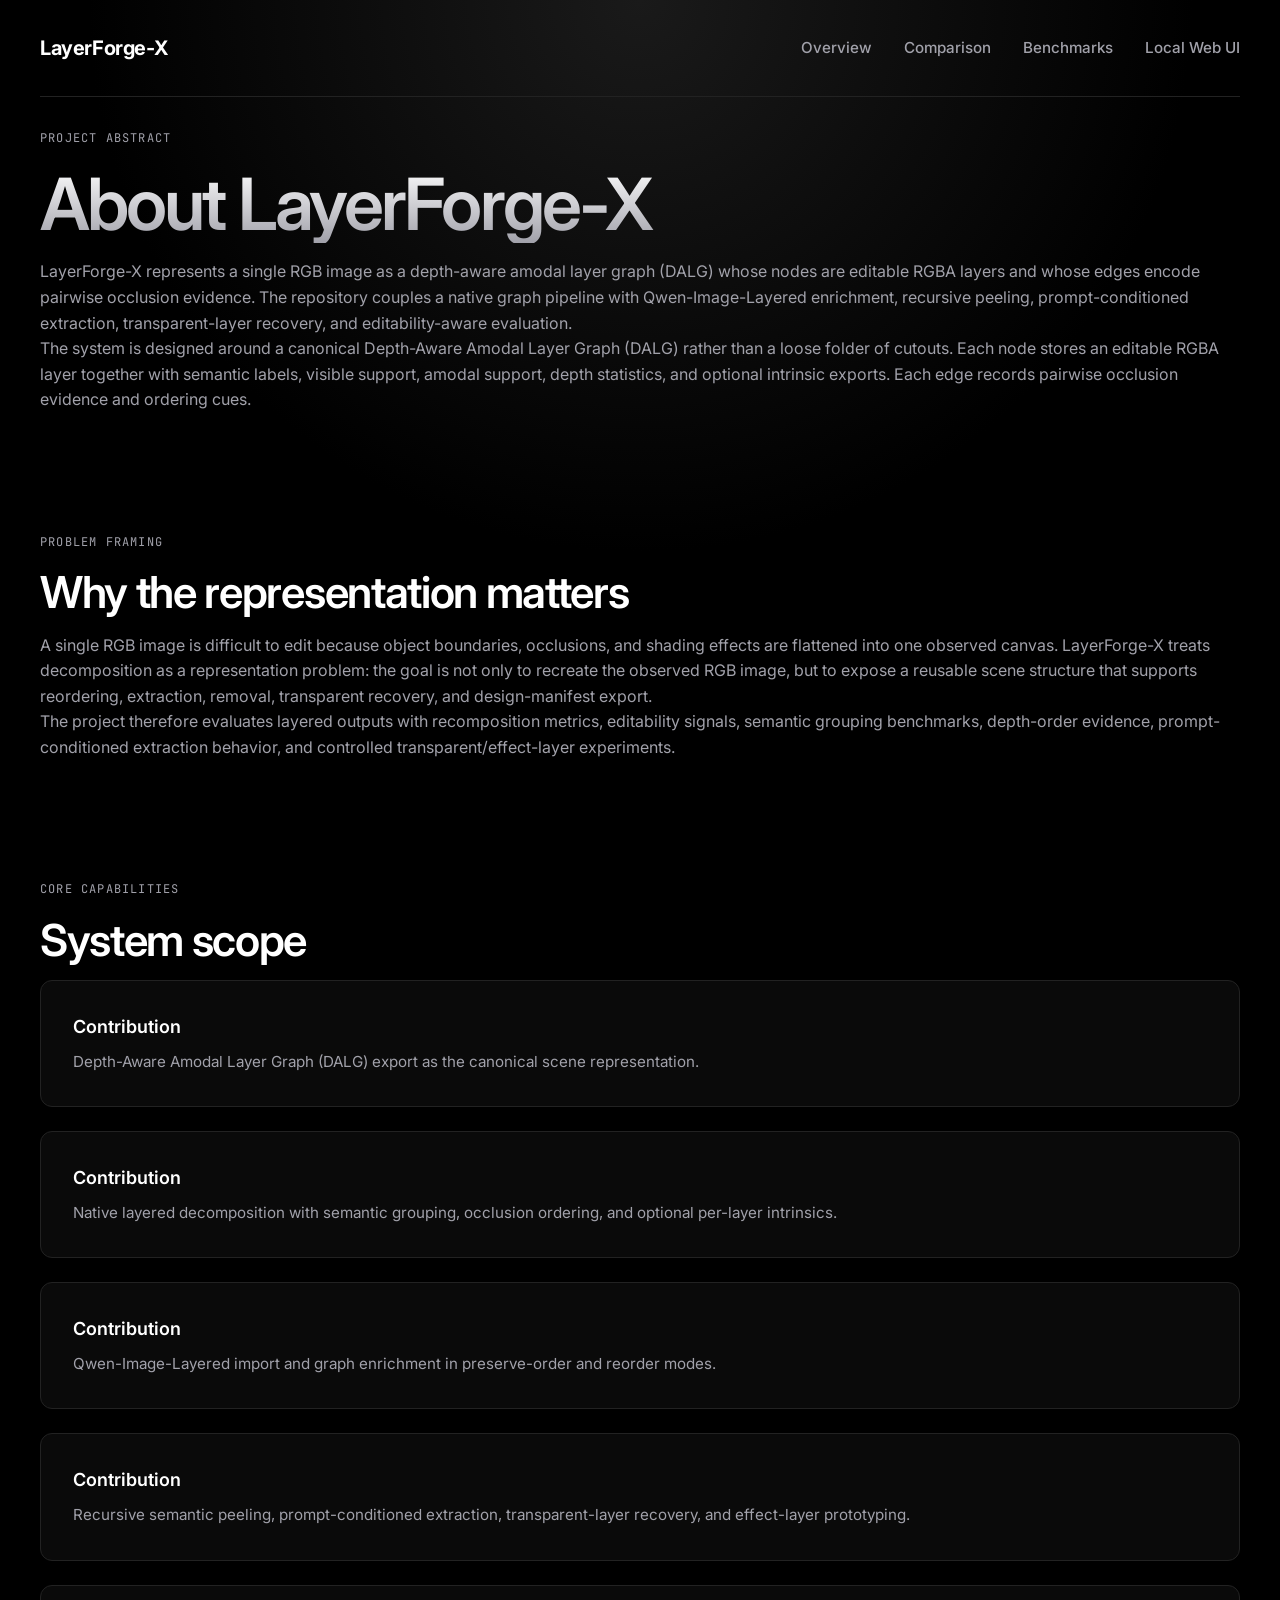
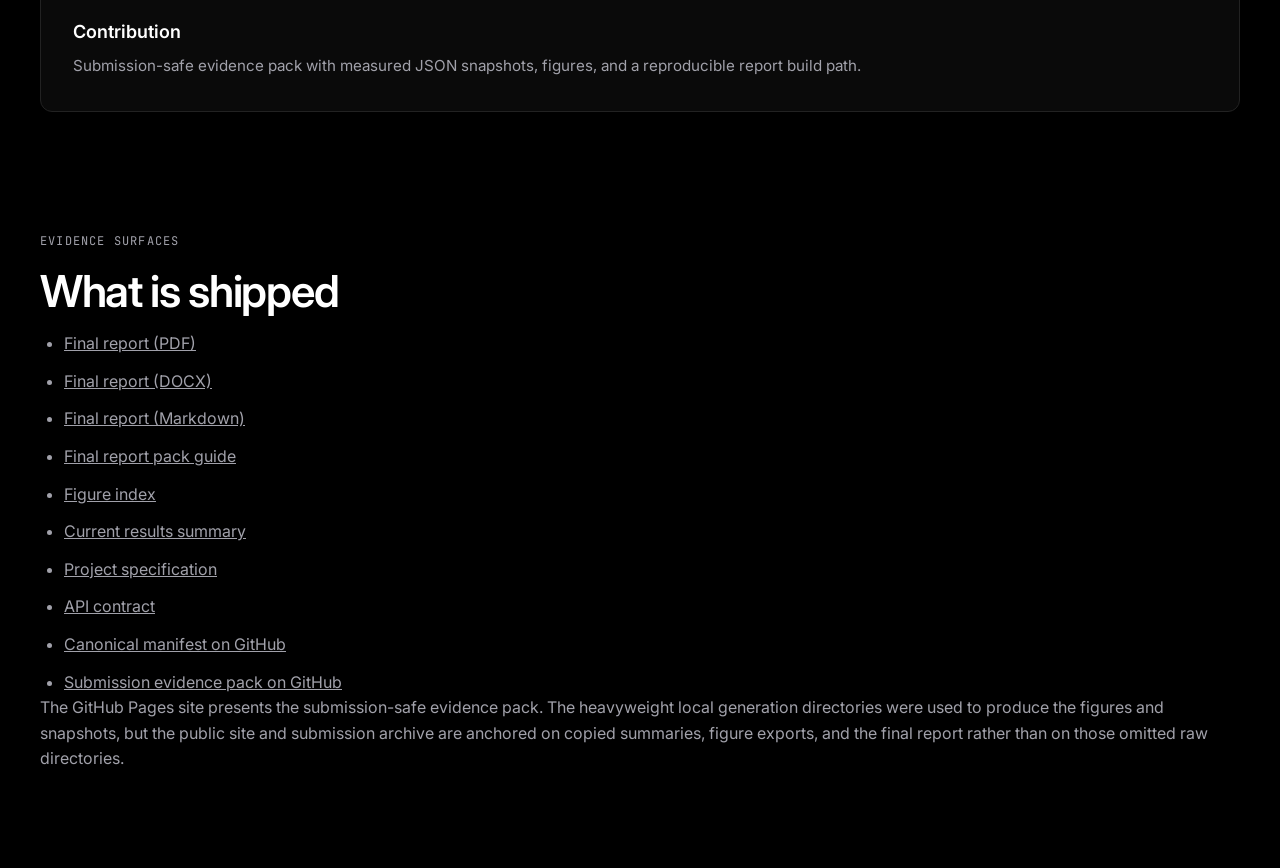
==== commit 93311662: "docs: reorganize final report pack" ====
--- a/docs/about.html
+++ b/docs/about.html
@@ -80,7 +80,8 @@
                     pack. The heavyweight local generation directories were used
                     to produce the figures and snapshots, but the public site
                     and submission archive are anchored on copied summaries,
-                    figures, and the final report.
+                    figure exports, and the final report rather than on those
+                    omitted raw directories.
                 </p>
             </section>
         </main>
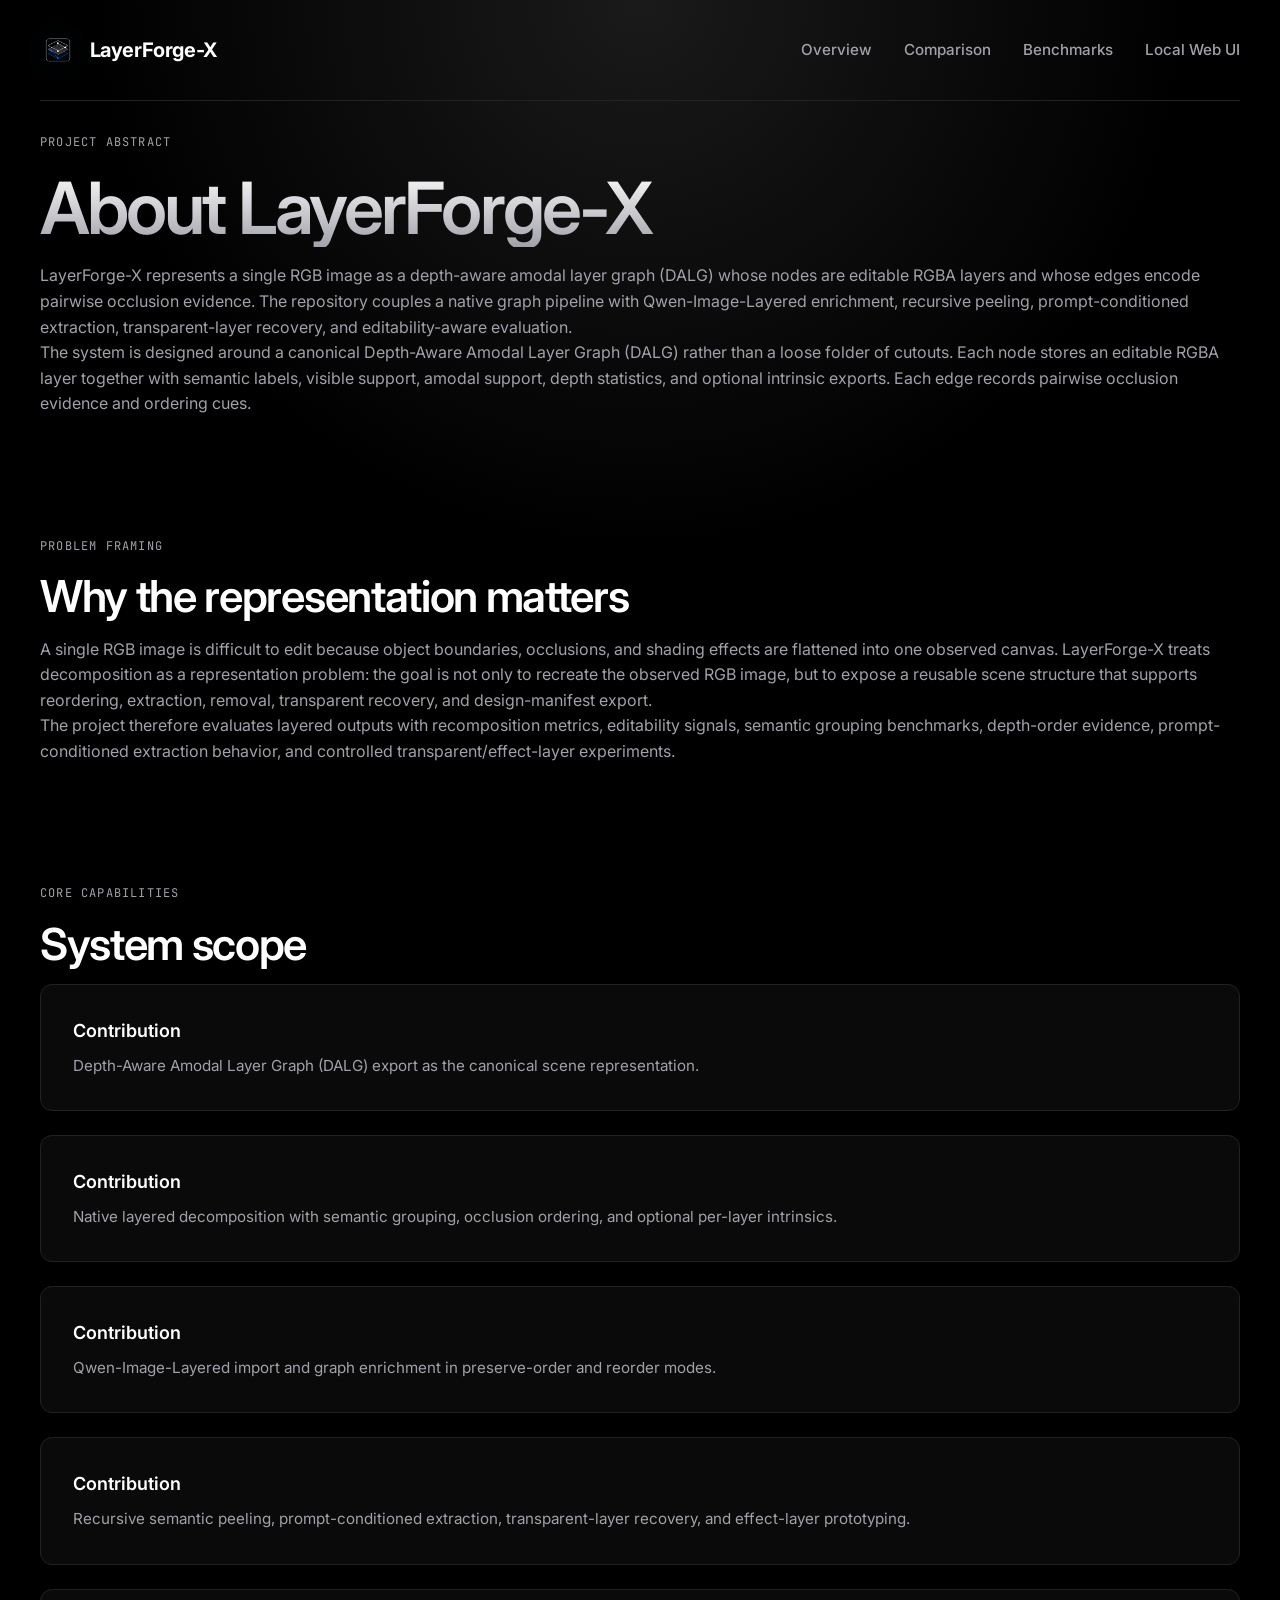
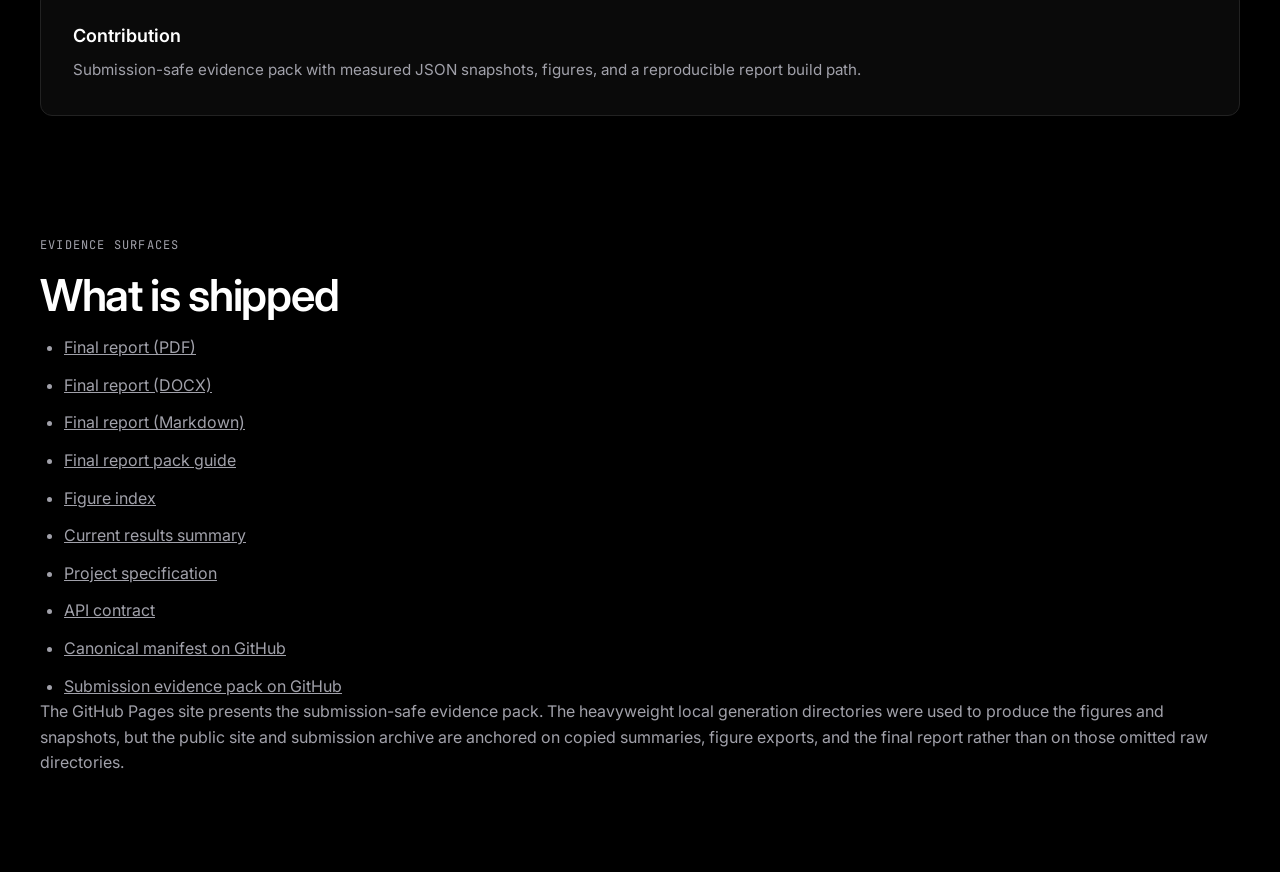
==== commit 5bbd7083: "docs: add project logo and favicon" ====
--- a/docs/about.html
+++ b/docs/about.html
@@ -8,6 +8,16 @@
             name="description"
             content="About LayerForge-X, a depth-aware amodal layer graph system for layered image representations from a single RGB image."
         />
+        <meta property="og:title" content="About LayerForge-X" />
+        <meta
+            property="og:description"
+            content="LayerForge-X treats single-image decomposition as a structured scene representation problem."
+        />
+        <meta property="og:image" content="assets/brand/layerforge-logo.png" />
+        <link rel="icon" type="image/png" sizes="32x32" href="assets/brand/favicon-32x32.png" />
+        <link rel="icon" type="image/png" sizes="16x16" href="assets/brand/favicon-16x16.png" />
+        <link rel="shortcut icon" href="assets/brand/favicon.ico" />
+        <link rel="apple-touch-icon" sizes="180x180" href="assets/brand/apple-touch-icon.png" />
         <link rel="preconnect" href="https://fonts.googleapis.com" />
         <link rel="preconnect" href="https://fonts.gstatic.com" crossorigin />
         <link
@@ -19,7 +29,10 @@
     <body data-page="about">
         <header class="site-shell">
             <nav class="site-nav">
-                <a class="brandmark" href="./">LayerForge-X</a>
+                <a class="brandmark" href="./" aria-label="LayerForge-X home">
+                    <img class="brandmark__icon" src="assets/brand/layerforge-mark.png" alt="" />
+                    <span class="brandmark__text">LayerForge-X</span>
+                </a>
                 <div class="site-nav__links">
                     <a href="index.html#overview">Overview</a>
                     <a href="index.html#comparison">Comparison</a>
--- a/docs/assets/site.css
+++ b/docs/assets/site.css
@@ -95,11 +95,26 @@
 }
 
 .brandmark {
+    display: inline-flex;
+    align-items: center;
+    gap: 0.85rem;
     font-weight: 700;
     font-size: 1.25rem;
     text-decoration: none;
     letter-spacing: -0.02em;
     color: var(--text-primary);
+}
+
+.brandmark__icon {
+    width: 2.25rem;
+    height: 2.25rem;
+    object-fit: contain;
+    filter: drop-shadow(0 0 16px rgba(59, 130, 246, 0.12));
+}
+
+.brandmark__text {
+    display: inline-flex;
+    align-items: center;
 }
 
 .site-nav__links {
@@ -161,6 +176,13 @@
     max-width: 800px;
     line-height: 1.5;
     margin-bottom: 2rem;
+}
+
+.hero-lockup {
+    width: min(100%, 560px);
+    height: auto;
+    display: block;
+    margin-bottom: 1.5rem;
 }
 
 .section-copy,
@@ -588,4 +610,9 @@
     .webui-form {
         padding: 1.5rem;
     }
-}
+
+    .brandmark__icon {
+        width: 2rem;
+        height: 2rem;
+    }
+}
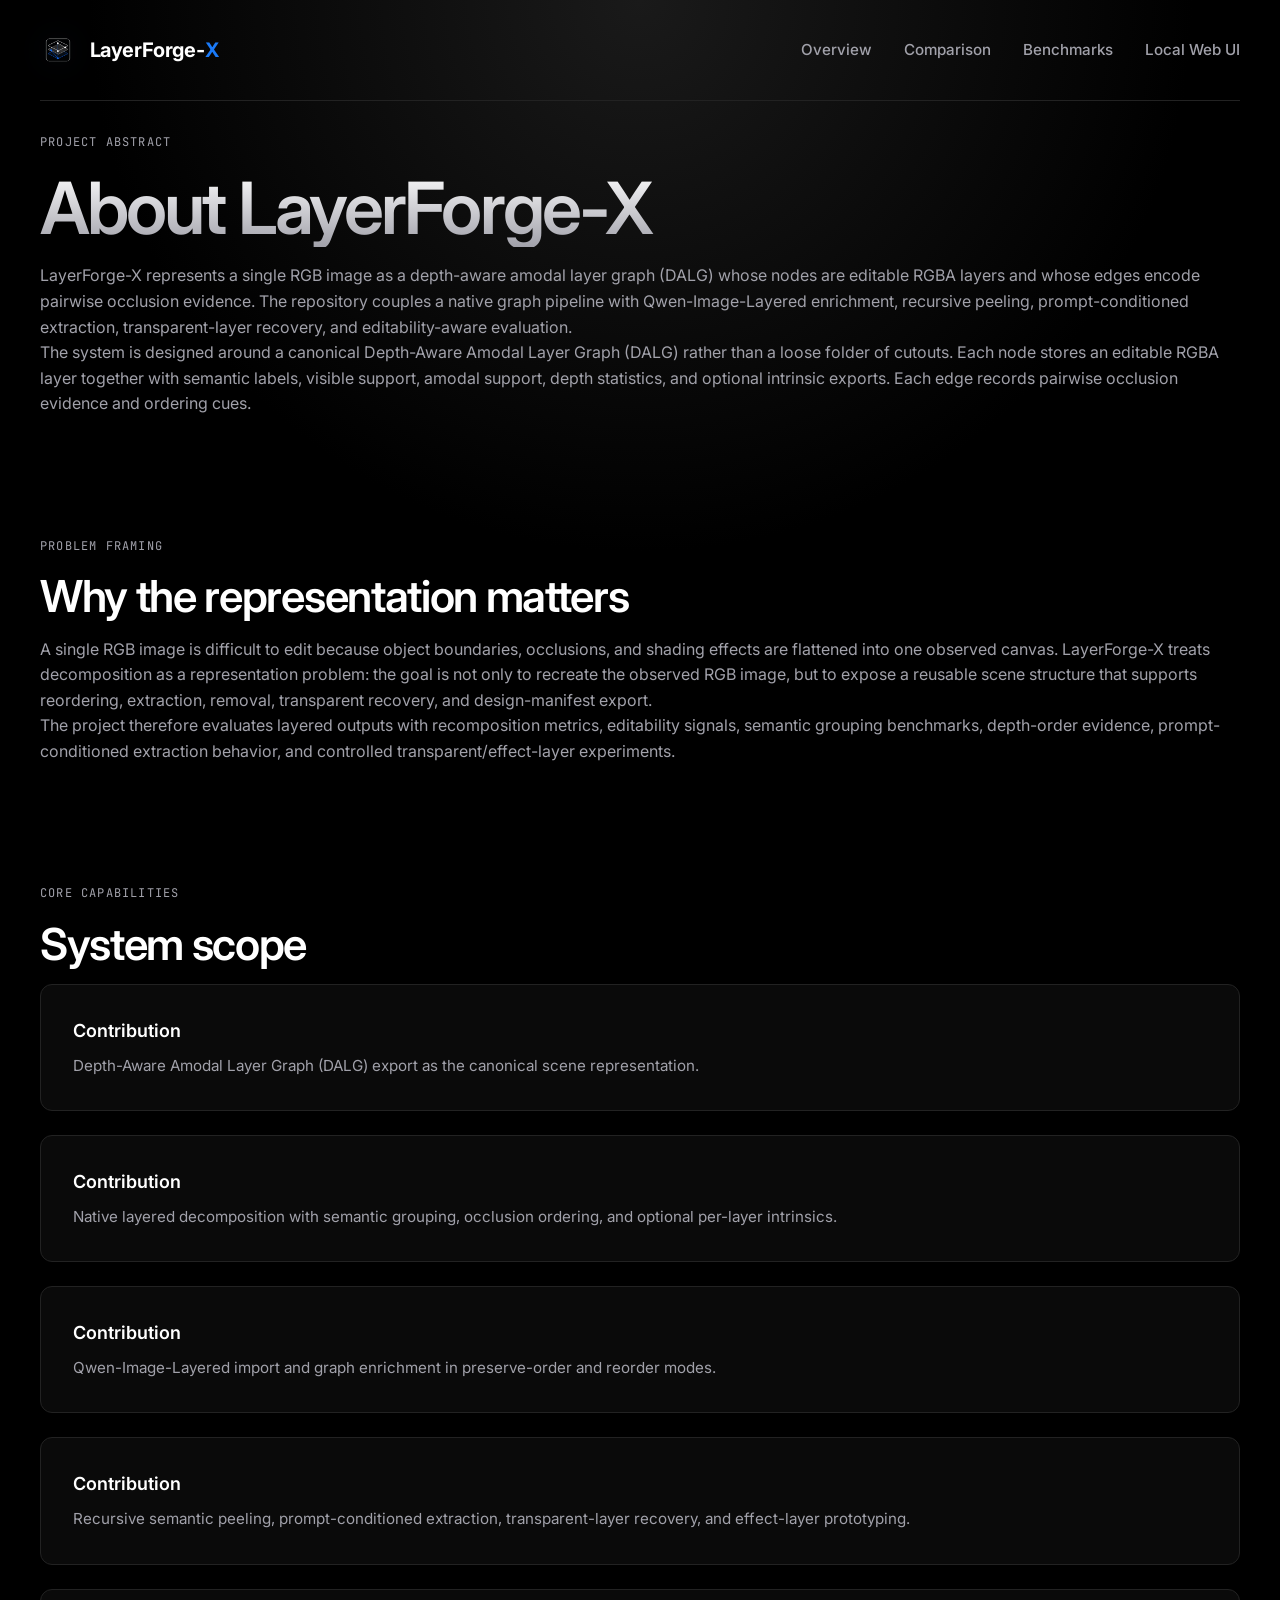
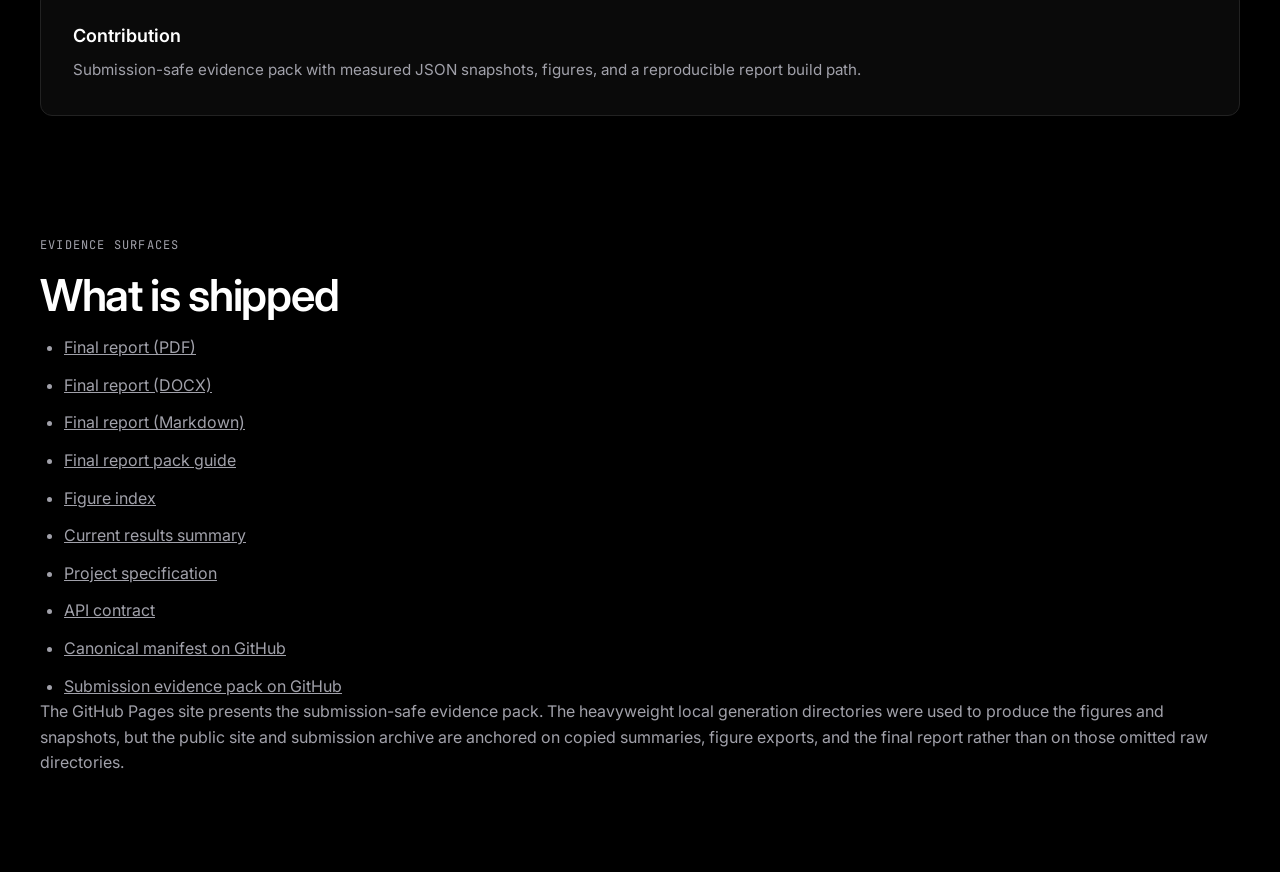
==== commit 753a4134: "Update LayerForge branding with colored X" ====
--- a/docs/about.html
+++ b/docs/about.html
@@ -14,10 +14,24 @@
             content="LayerForge-X treats single-image decomposition as a structured scene representation problem."
         />
         <meta property="og:image" content="assets/brand/layerforge-logo.png" />
-        <link rel="icon" type="image/png" sizes="32x32" href="assets/brand/favicon-32x32.png" />
-        <link rel="icon" type="image/png" sizes="16x16" href="assets/brand/favicon-16x16.png" />
+        <link
+            rel="icon"
+            type="image/png"
+            sizes="32x32"
+            href="assets/brand/favicon-32x32.png"
+        />
+        <link
+            rel="icon"
+            type="image/png"
+            sizes="16x16"
+            href="assets/brand/favicon-16x16.png"
+        />
         <link rel="shortcut icon" href="assets/brand/favicon.ico" />
-        <link rel="apple-touch-icon" sizes="180x180" href="assets/brand/apple-touch-icon.png" />
+        <link
+            rel="apple-touch-icon"
+            sizes="180x180"
+            href="assets/brand/apple-touch-icon.png"
+        />
         <link rel="preconnect" href="https://fonts.googleapis.com" />
         <link rel="preconnect" href="https://fonts.gstatic.com" crossorigin />
         <link
@@ -30,8 +44,14 @@
         <header class="site-shell">
             <nav class="site-nav">
                 <a class="brandmark" href="./" aria-label="LayerForge-X home">
-                    <img class="brandmark__icon" src="assets/brand/layerforge-mark.png" alt="" />
-                    <span class="brandmark__text">LayerForge-X</span>
+                    <img
+                        class="brandmark__icon"
+                        src="assets/brand/layerforge-mark.png"
+                        alt=""
+                    />
+                    <span class="brandmark__text"
+                        >LayerForge-<span class="brand-x">X</span></span
+                    >
                 </a>
                 <div class="site-nav__links">
                     <a href="index.html#overview">Overview</a>
--- a/docs/assets/site.css
+++ b/docs/assets/site.css
@@ -13,8 +13,8 @@
 
     --accent: #e4e4e7; /* Light grey/white accent */
     --accent-glow: rgba(255, 255, 255, 0.1);
-    --accent-blue: #3b82f6;
-    --accent-blue-soft: rgba(59, 130, 246, 0.15);
+    --accent-blue: #1a7af8; /* Vibrant logo blue */
+    --accent-blue-soft: rgba(26, 122, 248, 0.15);
 
     --error: #ef4444;
     --error-soft: rgba(239, 68, 68, 0.15);
@@ -115,6 +115,11 @@
 .brandmark__text {
     display: inline-flex;
     align-items: center;
+}
+
+.brand-x {
+    color: var(--accent-blue);
+    margin-left: 1px;
 }
 
 .site-nav__links {
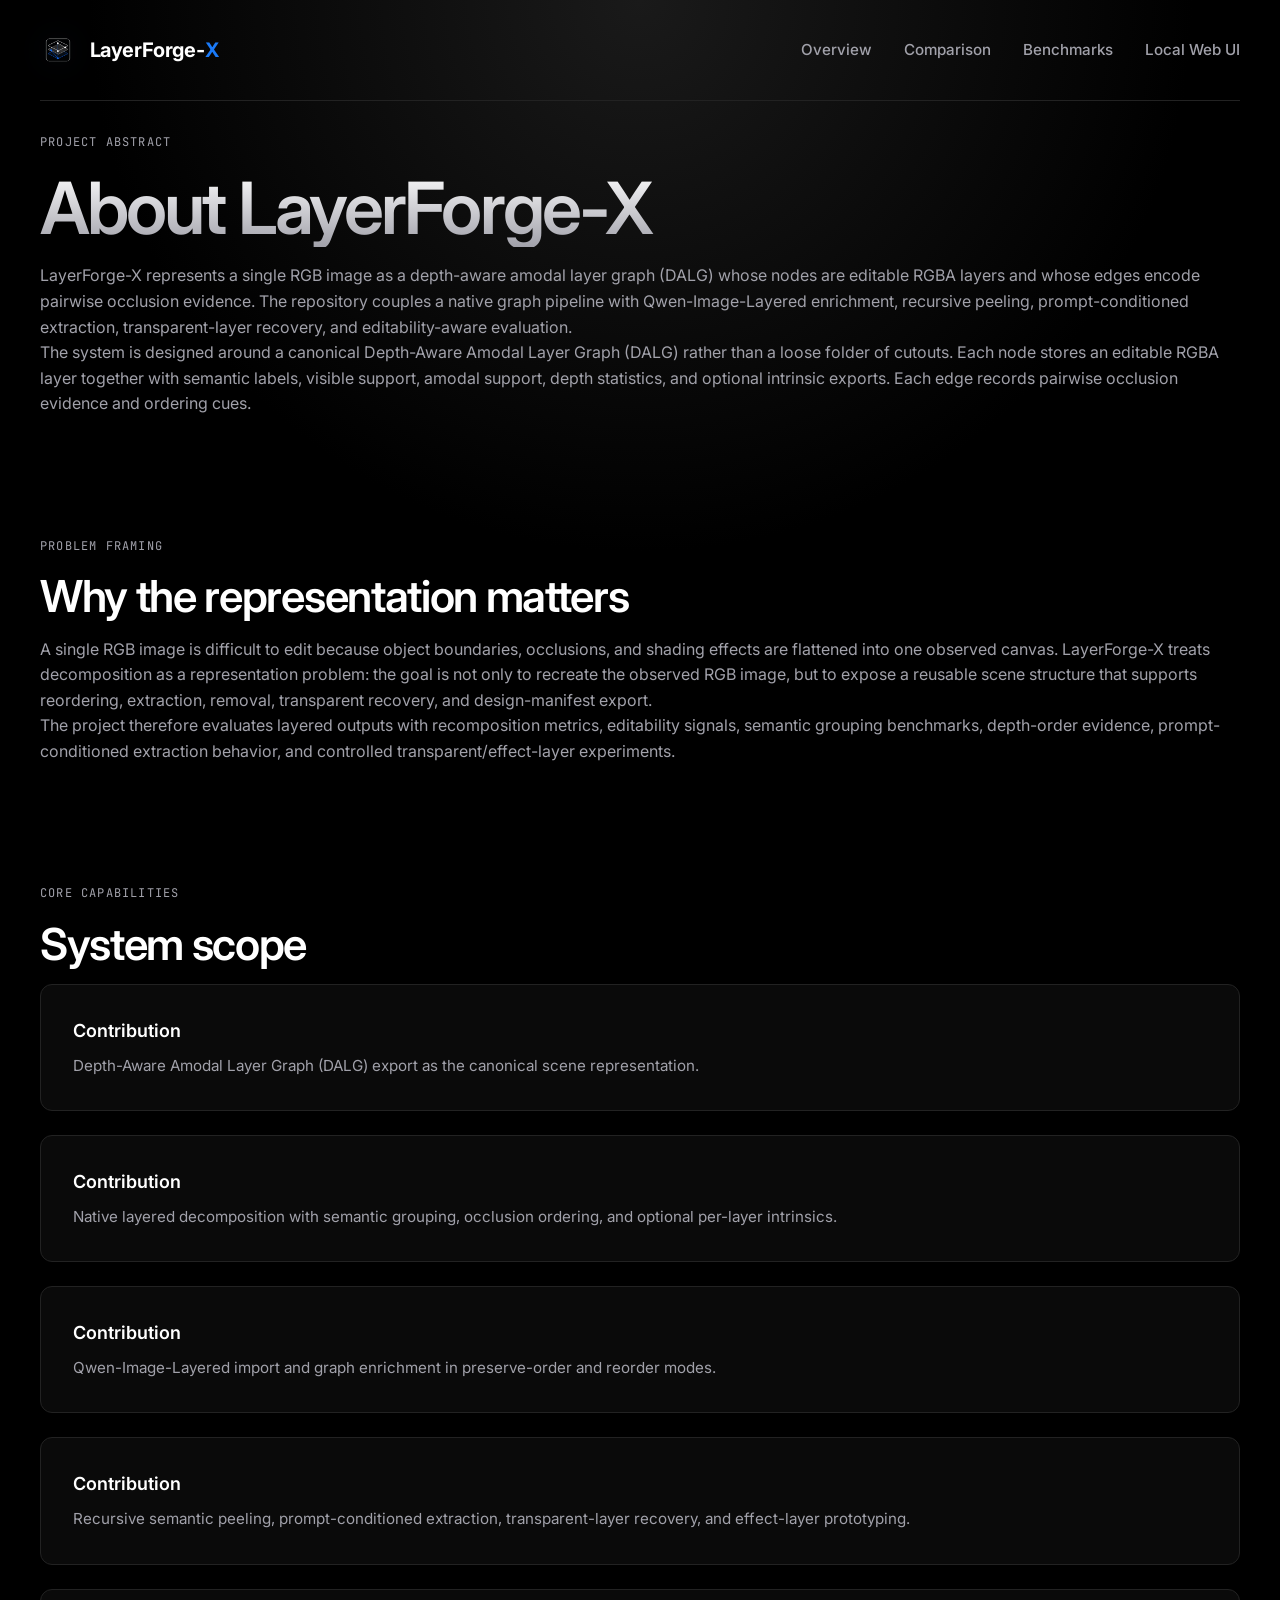
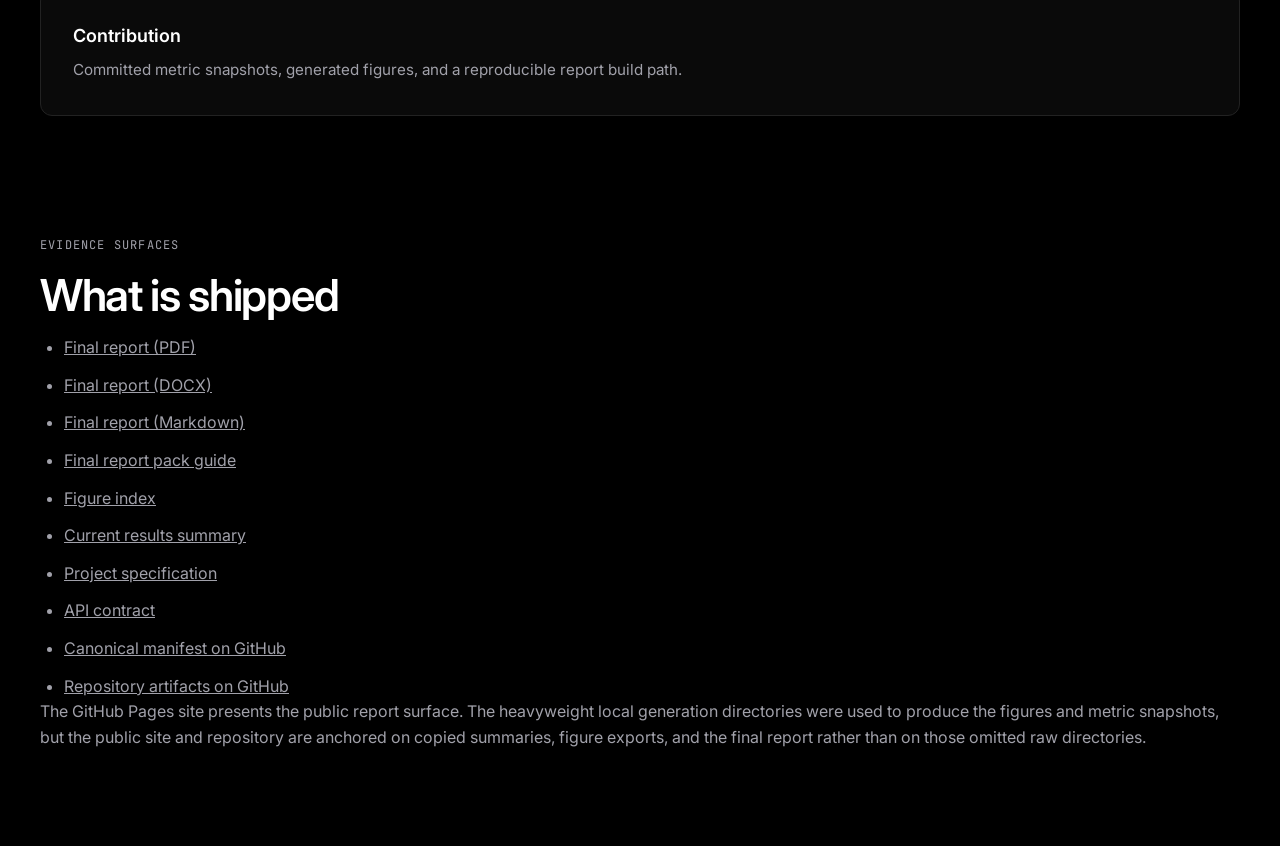
==== commit 9cb44f40: "docs: strengthen research-facing documentation" ====
--- a/docs/about.html
+++ b/docs/about.html
@@ -109,10 +109,10 @@
                 <h2>What is shipped</h2>
                 <ul class="formal-list" id="docs-links-list"></ul>
                 <p>
-                    The GitHub Pages site presents the submission-safe evidence
-                    pack. The heavyweight local generation directories were used
-                    to produce the figures and snapshots, but the public site
-                    and submission archive are anchored on copied summaries,
+                    The GitHub Pages site presents the public report surface.
+                    The heavyweight local generation directories were used to
+                    produce the figures and metric snapshots, but the public
+                    site and repository are anchored on copied summaries,
                     figure exports, and the final report rather than on those
                     omitted raw directories.
                 </p>
--- a/docs/assets/site.css
+++ b/docs/assets/site.css
@@ -63,6 +63,7 @@
     );
     background-attachment: fixed;
     min-height: 100vh;
+    overflow-x: clip;
 }
 
 a {
@@ -82,6 +83,7 @@
 .site-shell {
     width: min(1200px, calc(100% - 3rem));
     margin: 0 auto;
+    min-width: 0;
 }
 
 /* Header & Nav */
@@ -125,6 +127,8 @@
 .site-nav__links {
     display: flex;
     gap: 2rem;
+    flex-wrap: wrap;
+    justify-content: flex-end;
 }
 
 .site-nav__links a {
@@ -202,6 +206,7 @@
     flex-wrap: wrap;
     gap: 1rem;
     margin-top: 2rem;
+    align-items: center;
 }
 
 .button-link,
@@ -250,6 +255,7 @@
     align-items: center;
     padding: 4rem 0;
     margin-bottom: 4rem;
+    min-width: 0;
 }
 
 .hero-panel--compact {
@@ -260,11 +266,13 @@
 .section-block,
 .prose-block {
     margin-bottom: 6rem;
+    min-width: 0;
 }
 
 .section-head {
     margin-bottom: 3rem;
     max-width: 800px;
+    min-width: 0;
 }
 
 /* Cards & Grids */
@@ -272,7 +280,8 @@
 .benchmark-grid,
 .doc-link-grid,
 .audience-grid,
-.bullet-grid {
+.bullet-grid,
+.workflow-strip {
     display: grid;
     gap: 1.5rem;
 }
@@ -282,6 +291,11 @@
 .doc-link-grid,
 .audience-grid {
     grid-template-columns: repeat(auto-fit, minmax(240px, 1fr));
+}
+
+.workflow-strip {
+    grid-template-columns: repeat(3, minmax(0, 1fr));
+    margin-bottom: 2rem;
 }
 
 .figure-grid {
@@ -304,6 +318,45 @@
     transition: all 0.3s ease;
     display: flex;
     flex-direction: column;
+    min-width: 0;
+}
+
+.workflow-step,
+.form-cluster {
+    background: rgba(255, 255, 255, 0.02);
+    border: 1px solid var(--border-color);
+    border-radius: var(--radius-md);
+    min-width: 0;
+}
+
+.workflow-step {
+    padding: 1.5rem;
+}
+
+.workflow-step__index {
+    display: inline-flex;
+    align-items: center;
+    justify-content: center;
+    min-width: 3rem;
+    padding: 0.35rem 0.65rem;
+    margin-bottom: 1rem;
+    border-radius: 999px;
+    background: var(--accent-blue-soft);
+    color: var(--accent-blue);
+    font-family: "JetBrains Mono", monospace;
+    font-size: 0.78rem;
+    font-weight: 600;
+    letter-spacing: 0.06em;
+}
+
+.workflow-step h3 {
+    font-size: 1.1rem;
+    margin-bottom: 0.65rem;
+}
+
+.workflow-step p {
+    color: var(--text-secondary);
+    font-size: 0.95rem;
 }
 
 .metric-card:hover,
@@ -361,6 +414,7 @@
     color: var(--text-secondary);
     font-size: 0.95rem;
     flex-grow: 1;
+    overflow-wrap: anywhere;
 }
 
 .figure-card {
@@ -383,6 +437,7 @@
     border: 1px solid var(--border-color);
     border-radius: var(--radius-md);
     background: var(--bg-surface);
+    min-width: 0;
 }
 
 .comparison-table {
@@ -431,6 +486,7 @@
     border: 1px solid var(--border-color);
     border-radius: var(--radius-lg);
     padding: 2.5rem;
+    min-width: 0;
 }
 
 .form-grid {
@@ -438,12 +494,14 @@
     grid-template-columns: repeat(auto-fit, minmax(280px, 1fr));
     gap: 2rem;
     margin-bottom: 2rem;
+    min-width: 0;
 }
 
 .form-grid label {
     display: flex;
     flex-direction: column;
     gap: 0.75rem;
+    min-width: 0;
 }
 
 .form-grid label span {
@@ -484,6 +542,46 @@
     font-family: inherit;
 }
 
+.form-stack {
+    display: flex;
+    flex-direction: column;
+    gap: 1.5rem;
+    min-width: 0;
+}
+
+.form-cluster {
+    padding: 1.5rem;
+}
+
+.form-cluster__head {
+    display: grid;
+    grid-template-columns: minmax(0, 0.9fr) minmax(0, 1.1fr);
+    gap: 1.5rem;
+    align-items: start;
+    margin-bottom: 1.5rem;
+    min-width: 0;
+}
+
+.form-cluster__head h3 {
+    font-size: 1.2rem;
+    margin-bottom: 0.4rem;
+}
+
+.form-cluster__copy {
+    color: var(--text-secondary);
+    font-size: 0.95rem;
+    min-width: 0;
+}
+
+.form-grid--wide {
+    grid-template-columns: repeat(auto-fit, minmax(220px, 1fr));
+}
+
+.form-grid--dense {
+    grid-template-columns: repeat(auto-fit, minmax(200px, 1fr));
+    margin-bottom: 0;
+}
+
 .checkbox-row {
     display: flex;
     align-items: center;
@@ -501,10 +599,20 @@
     cursor: pointer;
 }
 
+.checkbox-row--cluster {
+    margin-bottom: 0;
+    padding: 0.95rem 1rem;
+    border: 1px dashed var(--border-color);
+    border-radius: var(--radius-sm);
+    background: rgba(255, 255, 255, 0.02);
+}
+
 .inline-note {
     color: var(--text-muted);
     font-size: 0.85rem;
     align-self: center;
+    min-width: 0;
+    overflow-wrap: anywhere;
 }
 
 .status-banner {
@@ -591,6 +699,11 @@
         padding: 2rem 0;
     }
 
+    .workflow-strip,
+    .form-cluster__head {
+        grid-template-columns: 1fr;
+    }
+
     h1 {
         font-size: 2.5rem;
     }
@@ -604,8 +717,9 @@
     }
 
     .site-nav__links {
-        flex-direction: wrap;
-        gap: 1rem;
+        width: 100%;
+        gap: 0.85rem;
+        justify-content: flex-start;
     }
 
     .form-grid {
@@ -614,6 +728,26 @@
 
     .webui-form {
         padding: 1.5rem;
+    }
+
+    .site-shell {
+        width: min(1200px, calc(100% - 1.5rem));
+    }
+
+    .cta-row {
+        flex-direction: column;
+        align-items: stretch;
+    }
+
+    .cta-row .button-link,
+    .cta-row .button-primary,
+    .cta-row button {
+        width: 100%;
+    }
+
+    .metric-card__value,
+    .benchmark-card__value {
+        font-size: 1.6rem;
     }
 
     .brandmark__icon {
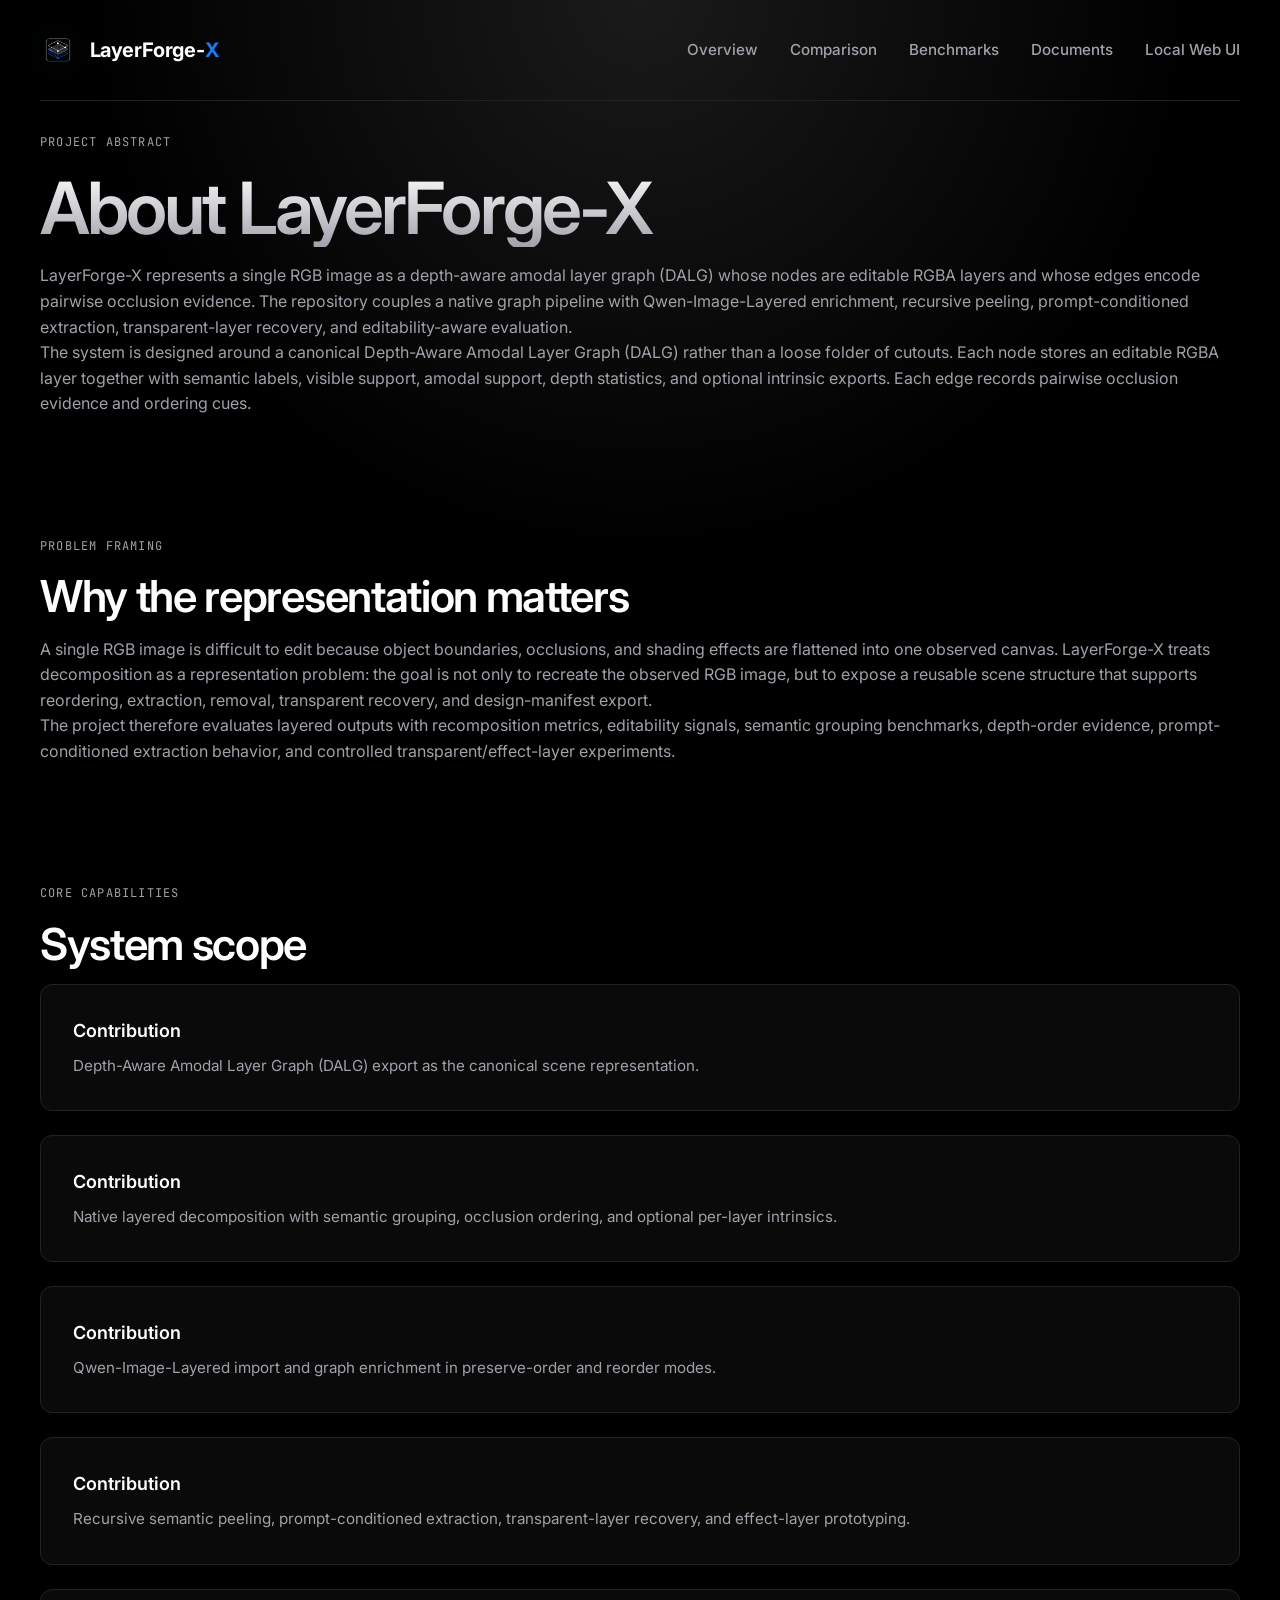
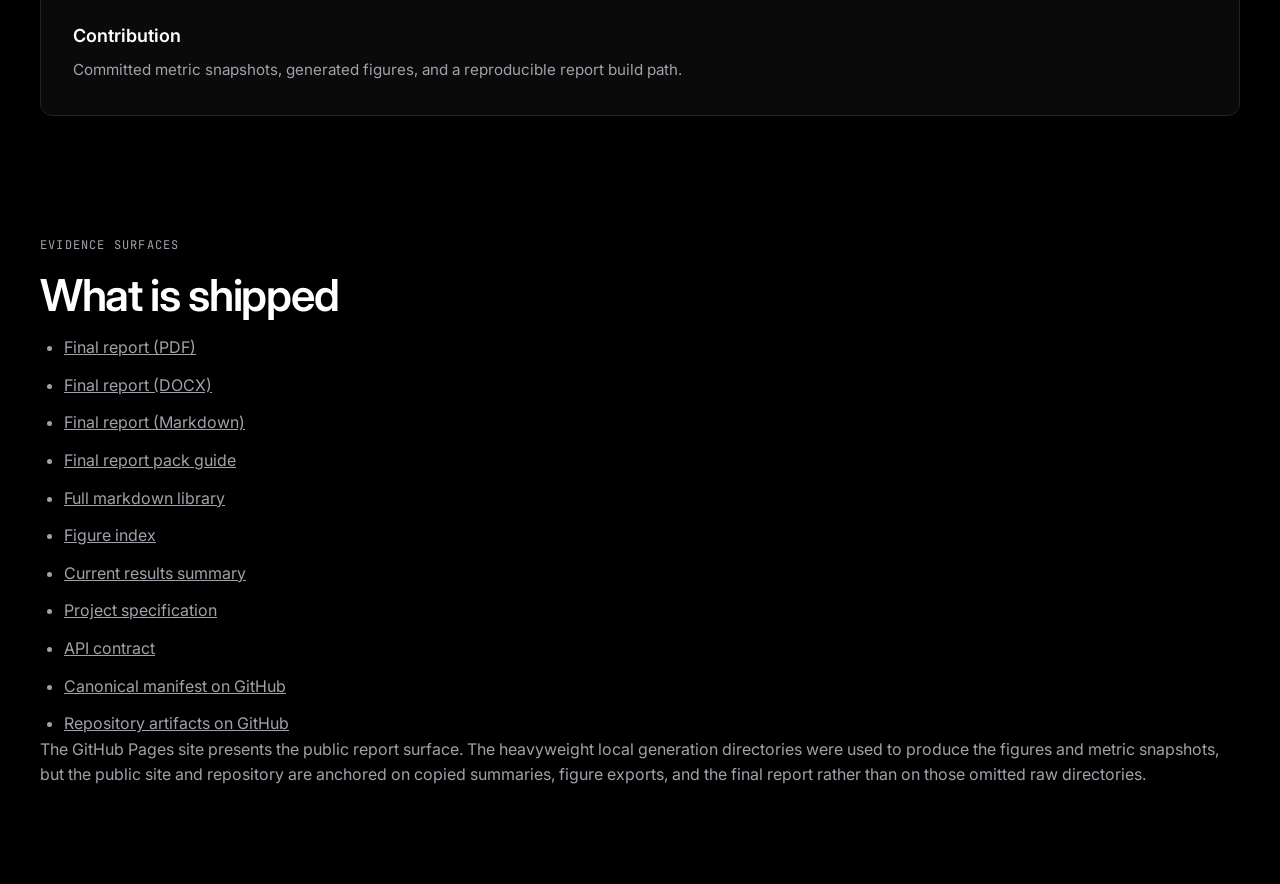
==== commit 3531eb3b: "docs: add markdown library page" ====
--- a/docs/about.html
+++ b/docs/about.html
@@ -57,6 +57,7 @@
                     <a href="index.html#overview">Overview</a>
                     <a href="index.html#comparison">Comparison</a>
                     <a href="index.html#benchmarks">Benchmarks</a>
+                    <a href="documents.html">Documents</a>
                     <a href="webui.html">Local Web UI</a>
                 </div>
             </nav>
